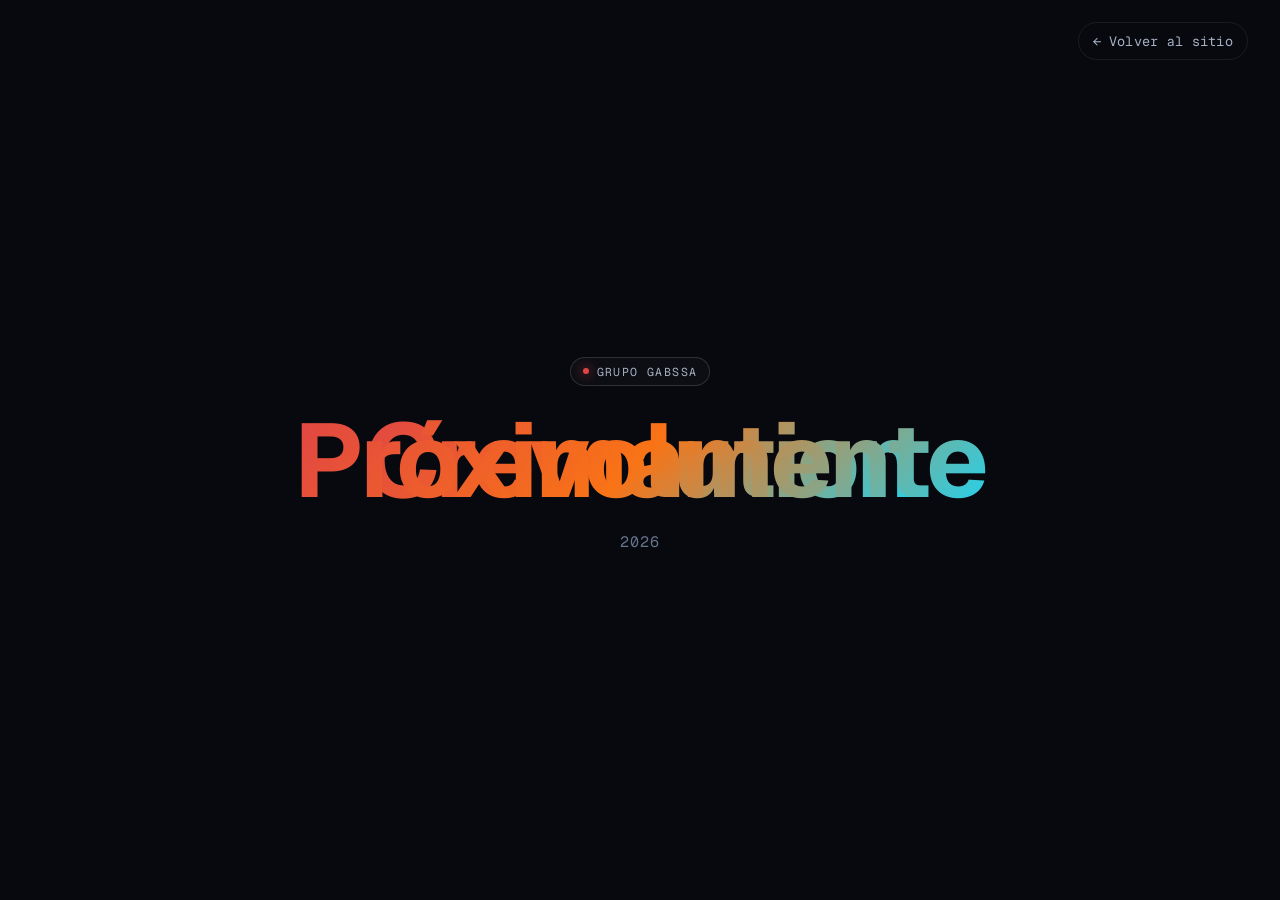
==== crevolution/index.html @ f8a2ea83 "feat: agregar landing "Próximamente" de Crevolution Página standalone en /crevolution/ que reutiliza" ====
<!doctype html>
<html lang="es">
<head>
<meta charset="utf-8" />
<meta name="viewport" content="width=device-width, initial-scale=1" />
<title>Crevolution — Próximamente | Grupo GABSSA</title>
<meta name="description" content="Crevolution — lo próximo de Grupo GABSSA. Muy pronto." />
<meta name="robots" content="noindex" />
<link rel="icon" type="image/png" href="../assets/logo-gabssa.png" />
<link rel="stylesheet" href="../styles.css" />
<style>
  body {
    min-height: 100vh;
    display: flex;
    flex-direction: column;
  }
  .cr-nav {
    position: relative;
    z-index: 10;
  }
  .cr-nav-inner {
    max-width: 1280px;
    margin: 0 auto;
    padding: 22px 32px;
    display: flex;
    align-items: center;
    justify-content: flex-end;
  }
  .cr-back {
    display: inline-flex;
    align-items: center;
    gap: 8px;
    color: var(--text-secondary);
    text-decoration: none;
    font-size: 13.5px;
    font-family: var(--font-mono);
    letter-spacing: 0.02em;
    padding: 9px 14px;
    border-radius: 999px;
    border: 1px solid var(--border);
    transition: all .2s ease;
  }
  .cr-back:hover {
    border-color: rgba(255,255,255,0.3);
    background: rgba(255,255,255,0.06);
    color: var(--text-primary);
  }
  .cr-main {
    flex: 1;
    display: flex;
    align-items: center;
    justify-content: center;
    position: relative;
    overflow: hidden;
    padding: 40px 24px 100px;
  }
  .cr-glow {
    position: absolute;
    inset: 0;
    background:
      radial-gradient(700px ellipse at 50% 30%, rgba(224,69,69,0.14), transparent 60%),
      radial-gradient(600px ellipse at 80% 70%, rgba(34,211,238,0.10), transparent 60%);
    pointer-events: none;
  }
  .cr-content {
    position: relative;
    text-align: center;
    max-width: 720px;
  }
  .cr-title-stack {
    display: grid;
    justify-items: center;
    margin: 22px 0 0;
  }
  .cr-word {
    grid-row: 1;
    grid-column: 1;
    font-size: clamp(2.75rem, 9.5vw, 6.5rem);
    font-weight: 700;
    letter-spacing: -0.035em;
    line-height: 1;
    white-space: nowrap;
    animation: cr-crossfade 6s ease-in-out infinite;
  }
  .cr-word-b { animation-delay: 3s; }
  @keyframes cr-crossfade {
    0%   { opacity: 0; filter: blur(10px); transform: translateY(14px); }
    8%   { opacity: 1; filter: blur(0);    transform: translateY(0); }
    42%  { opacity: 1; filter: blur(0);    transform: translateY(0); }
    50%  { opacity: 0; filter: blur(10px); transform: translateY(-14px); }
    100% { opacity: 0; filter: blur(10px); transform: translateY(-14px); }
  }
  .cr-sub {
    margin-top: 20px;
    font-size: 15px;
    font-family: var(--font-mono);
    letter-spacing: 0.05em;
    color: var(--text-muted);
  }
  @media (prefers-reduced-motion: reduce) {
    .cr-word { animation: none; opacity: 1; filter: none; transform: none; }
    .cr-word-b { display: none; }
  }
  @media (max-width: 600px) {
    .cr-nav-inner { padding: 18px 20px; }
    .cr-back span.cr-back-label { display: none; }
  }
</style>
</head>
<body>

<nav class="cr-nav">
  <div class="cr-nav-inner">
    <a href="../index.html" class="cr-back">
      ← <span class="cr-back-label">Volver al sitio</span>
    </a>
  </div>
</nav>

<main class="cr-main">
  <div class="cr-glow"></div>
  <div class="cr-content">
    <span class="eyebrow red"><span class="dot"></span>GRUPO GABSSA</span>
    <h1 class="cr-title-stack">
      <span class="cr-word cr-word-a grad-text">Crevolution</span>
      <span class="cr-word cr-word-b grad-text">Próximamente</span>
    </h1>
    <p class="cr-sub">2026</p>
  </div>
</main>

</body>
</html>
---- styles.css ----
/* ============================================================
   GABSSA EVOLUTION · Design tokens + base
   ============================================================ */
@import url('https://fonts.googleapis.com/css2?family=Geist:wght@300;400;500;600;700;800&family=Geist+Mono:wght@400;500;600&display=swap');

:root {
  --bg-primary: #07090F;
  --bg-secondary: #0E1320;
  --bg-tertiary: #131A2A;
  --surface: rgba(255, 255, 255, 0.035);
  --surface-strong: rgba(255, 255, 255, 0.06);
  --border: rgba(255, 255, 255, 0.08);
  --border-strong: rgba(255, 255, 255, 0.14);
  --accent-heritage: #E04545;
  --accent-heritage-deep: #B91C1C;
  --accent-tech: #22D3EE;
  --accent-tech-deep: #0891B2;
  --accent-warm: #F97316;
  --text-primary: #F8FAFC;
  --text-secondary: #A6B0C2;
  --text-muted: #64748B;
  --text-dim: #475569;
  --grad-brand: linear-gradient(135deg, #E04545 0%, #F97316 50%, #22D3EE 100%);
  --grad-brand-soft: linear-gradient(135deg, rgba(224,69,69,0.18) 0%, rgba(249,115,22,0.12) 50%, rgba(34,211,238,0.18) 100%);
  --shadow-glow-red: 0 0 60px -10px rgba(224, 69, 69, 0.45);
  --shadow-glow-cyan: 0 0 60px -10px rgba(34, 211, 238, 0.45);
  --shadow-card: 0 30px 60px -30px rgba(0, 0, 0, 0.8), 0 12px 24px -12px rgba(0, 0, 0, 0.5);
  --font-sans: 'Geist', system-ui, sans-serif;
  --font-mono: 'Geist Mono', ui-monospace, monospace;
}

* { box-sizing: border-box; }
html { scroll-behavior: smooth; scroll-padding-top: 84px; overflow-x: hidden; overscroll-behavior-x: none; }
html, body { margin: 0; padding: 0; max-width: 100%; }
@media (prefers-reduced-motion: reduce) { html { scroll-behavior: auto; } }
body {
  font-family: var(--font-sans);
  background: var(--bg-primary);
  color: var(--text-primary);
  font-feature-settings: 'ss01', 'cv11';
  -webkit-font-smoothing: antialiased;
  -moz-osx-font-smoothing: grayscale;
  overflow-x: hidden;
  overscroll-behavior-x: none;
  touch-action: pan-y pinch-zoom;
}

img { max-width: 100%; display: block; }
button { font-family: inherit; }

/* Subtle grid backdrop */
.bg-grid {
  background-image:
    linear-gradient(rgba(255,255,255,0.025) 1px, transparent 1px),
    linear-gradient(90deg, rgba(255,255,255,0.025) 1px, transparent 1px);
  background-size: 56px 56px;
}

/* Animated mesh gradient for hero */
.mesh-hero {
  position: absolute;
  inset: 0;
  overflow: hidden;
  z-index: 0;
}
.mesh-hero::before,
.mesh-hero::after,
.mesh-hero > .blob {
  content: '';
  position: absolute;
  border-radius: 50%;
  filter: blur(80px);
  opacity: 0.55;
  mix-blend-mode: screen;
  animation: mesh-drift 30s ease-in-out infinite;
}
.mesh-hero::before {
  width: 680px; height: 680px;
  background: radial-gradient(circle, #DC2626 0%, transparent 70%);
  top: -200px; left: -120px;
  animation-delay: 0s;
}
.mesh-hero::after {
  width: 760px; height: 760px;
  background: radial-gradient(circle, #22D3EE 0%, transparent 70%);
  bottom: -260px; right: -160px;
  animation-delay: -10s;
}
.mesh-hero > .blob {
  width: 580px; height: 580px;
  background: radial-gradient(circle, #F97316 0%, transparent 70%);
  top: 30%; left: 45%;
  animation-delay: -18s;
  opacity: 0.35;
}
@keyframes mesh-drift {
  0%, 100% { transform: translate(0, 0) scale(1); }
  33%      { transform: translate(80px, -40px) scale(1.08); }
  66%      { transform: translate(-60px, 50px) scale(0.95); }
}

.noise {
  position: absolute; inset: 0;
  background-image: url("data:image/svg+xml,%3Csvg viewBox='0 0 200 200' xmlns='http://www.w3.org/2000/svg'%3E%3Cfilter id='n'%3E%3CfeTurbulence type='fractalNoise' baseFrequency='0.85' numOctaves='2' /%3E%3C/filter%3E%3Crect width='100%25' height='100%25' filter='url(%23n)' opacity='0.5'/%3E%3C/svg%3E");
  opacity: 0.06;
  mix-blend-mode: overlay;
  pointer-events: none;
}

/* Glass card */
.glass {
  background: var(--surface);
  border: 1px solid var(--border);
  backdrop-filter: blur(20px) saturate(140%);
  -webkit-backdrop-filter: blur(20px) saturate(140%);
  border-radius: 16px;
}
.glass-strong {
  background: linear-gradient(180deg, rgba(255,255,255,0.05), rgba(255,255,255,0.02));
  border: 1px solid var(--border);
  backdrop-filter: blur(28px) saturate(140%);
  -webkit-backdrop-filter: blur(28px) saturate(140%);
  border-radius: 20px;
}

/* Gradient button */
.btn-grad {
  position: relative;
  display: inline-flex;
  align-items: center;
  gap: 8px;
  padding: 13px 22px;
  border-radius: 999px;
  border: 0;
  color: #fff;
  font-weight: 600;
  font-size: 14.5px;
  letter-spacing: -0.01em;
  cursor: pointer;
  background: linear-gradient(135deg, #E04545 0%, #F97316 50%, #22D3EE 100%);
  background-size: 200% 200%;
  background-position: 0% 50%;
  transition: background-position .6s ease, transform .2s ease, box-shadow .3s ease;
  box-shadow: 0 8px 30px -8px rgba(224,69,69,0.5), 0 8px 30px -10px rgba(34,211,238,0.4);
}
.btn-grad:hover { background-position: 100% 50%; transform: translateY(-2px); }

.btn-ghost {
  display: inline-flex;
  align-items: center;
  gap: 8px;
  padding: 12px 21px;
  border-radius: 999px;
  border: 1px solid var(--border-strong);
  background: rgba(255,255,255,0.025);
  color: var(--text-primary);
  font-weight: 500;
  font-size: 14.5px;
  cursor: pointer;
  transition: all .2s ease;
  backdrop-filter: blur(12px);
}
.btn-ghost:hover { border-color: rgba(255,255,255,0.3); background: rgba(255,255,255,0.06); transform: translateY(-2px); }

/* Eyebrow chips */
.eyebrow {
  display: inline-flex;
  align-items: center;
  gap: 8px;
  padding: 6px 12px;
  border-radius: 999px;
  border: 1px solid var(--border-strong);
  background: rgba(255,255,255,0.025);
  font-family: var(--font-mono);
  font-size: 11.5px;
  letter-spacing: 0.12em;
  text-transform: uppercase;
  color: var(--text-secondary);
}
.eyebrow .dot {
  width: 6px; height: 6px; border-radius: 50%;
  background: var(--accent-tech);
  box-shadow: 0 0 12px var(--accent-tech);
  animation: pulse 2s ease-in-out infinite;
}
.eyebrow.red .dot { background: var(--accent-heritage); box-shadow: 0 0 12px var(--accent-heritage); }

@keyframes pulse {
  0%, 100% { opacity: 1; transform: scale(1); }
  50%      { opacity: 0.5; transform: scale(0.9); }
}

/* Section header pattern */
.section { position: relative; padding: 56px 0; }
.container { max-width: 1280px; margin: 0 auto; padding: 0 32px; }
.section-head { max-width: 760px; margin-bottom: 36px; }
.section-head h2 {
  font-size: clamp(2rem, 4vw, 3.25rem);
  font-weight: 600;
  line-height: 1.05;
  letter-spacing: -0.025em;
  margin: 16px 0 18px;
  text-wrap: balance;
}
.section-head p {
  font-size: 18px;
  line-height: 1.55;
  color: var(--text-secondary);
  margin: 0;
  text-wrap: pretty;
}

/* Gradient text */
.grad-text {
  background: var(--grad-brand);
  -webkit-background-clip: text;
  background-clip: text;
  color: transparent;
}
.grad-text-cyan {
  background: linear-gradient(135deg, #22D3EE 0%, #67E8F9 100%);
  -webkit-background-clip: text;
  background-clip: text;
  color: transparent;
}
.grad-text-red {
  background: linear-gradient(135deg, #E04545 0%, #F87171 100%);
  -webkit-background-clip: text;
  background-clip: text;
  color: transparent;
}

/* Scroll reveal */
.reveal { opacity: 0; transform: translateY(24px); transition: opacity .8s ease, transform .8s ease; }
.reveal.in { opacity: 1; transform: translateY(0); }

/* Number counter */
.counter {
  font-family: var(--font-mono);
  font-weight: 500;
  font-size: clamp(2.4rem, 5vw, 4rem);
  letter-spacing: -0.03em;
  line-height: 1;
}

/* Marquee */
.marquee {
  display: flex;
  overflow: hidden;
  mask-image: linear-gradient(90deg, transparent, #000 8%, #000 92%, transparent);
  -webkit-mask-image: linear-gradient(90deg, transparent, #000 8%, #000 92%, transparent);
}
.marquee-track {
  display: flex;
  gap: 56px;
  animation: marquee 50s linear infinite;
  flex-shrink: 0;
  padding-right: 56px;
}
.marquee:hover .marquee-track { animation-play-state: paused; }
@keyframes marquee {
  from { transform: translateX(0); }
  to   { transform: translateX(-50%); }
}

/* Logo tile */
.logo-tile {
  display: flex;
  align-items: center;
  justify-content: center;
  padding: 20px 28px;
  height: 90px;
  border: 1px solid var(--border);
  border-radius: 14px;
  background: rgba(255,255,255,0.02);
  color: var(--text-secondary);
  font-weight: 600;
  font-size: 17px;
  letter-spacing: -0.01em;
  transition: all .25s ease;
  cursor: pointer;
  text-align: center;
}
.logo-tile:hover {
  border-color: rgba(255,255,255,0.22);
  background: rgba(255,255,255,0.05);
  color: var(--text-primary);
  transform: translateY(-2px);
}
.logo-tile.in-marquee {
  height: 64px;
  font-size: 18px;
  padding: 0 24px;
  white-space: nowrap;
  background: transparent;
  border: 0;
  color: var(--text-muted);
  font-family: var(--font-sans);
  letter-spacing: -0.02em;
}
.logo-tile.in-marquee:hover { color: var(--text-primary); transform: none; }
.logo-tile.logo-img-tile {
  padding: 0 18px;
}
.logo-tile.logo-img-tile img {
  height: 38px;
  width: auto;
  max-width: 180px;
  object-fit: contain;
  opacity: 0.88;
  filter: brightness(1.1);
  transition: opacity .25s ease;
}
.logo-tile.logo-img-tile:hover img { opacity: 1; }
.logo-tile.logo-color img {
  height: 54px;
  filter: none;
  opacity: 0.98;
}
.logo-tile.logo-svg-white img {
  filter: brightness(0) invert(1);
  opacity: 0.9;
}
.logo-tile.logo-bigger img { height: 52px; max-width: 220px; }

/* Service card */
.svc-card {
  position: relative;
  padding: 26px;
  border-radius: 18px;
  background: linear-gradient(180deg, rgba(255,255,255,0.04), rgba(255,255,255,0.015));
  border: 1px solid var(--border);
  overflow: hidden;
  transition: all .35s ease;
  display: flex;
  flex-direction: column;
}
.svc-card::before {
  content: '';
  position: absolute;
  inset: 0;
  background: radial-gradient(600px circle at var(--mx, 50%) var(--my, 0%), rgba(34,211,238,0.10), transparent 40%);
  opacity: 0;
  transition: opacity .4s ease;
  pointer-events: none;
}
.svc-card.red::before { background: radial-gradient(600px circle at var(--mx, 50%) var(--my, 0%), rgba(224,69,69,0.10), transparent 40%); }
.svc-card:hover { transform: translateY(-4px); border-color: rgba(255,255,255,0.18); }
.svc-card:hover::before { opacity: 1; }

.svc-icon {
  width: 44px; height: 44px;
  border-radius: 11px;
  display: flex; align-items: center; justify-content: center;
  background: rgba(34,211,238,0.10);
  color: var(--accent-tech);
  border: 1px solid rgba(34,211,238,0.25);
  margin-bottom: 18px;
}
.svc-card.red .svc-icon {
  background: rgba(224,69,69,0.10);
  color: var(--accent-heritage);
  border-color: rgba(224,69,69,0.28);
}

.svc-card h3 {
  font-size: 18px;
  font-weight: 600;
  margin: 0 0 12px;
  letter-spacing: -0.015em;
  line-height: 1.25;
}
.svc-card ul {
  list-style: none; padding: 0; margin: 0 0 20px;
  display: flex; flex-direction: column; gap: 9px;
}
.svc-card ul li {
  font-size: 14px;
  color: var(--text-secondary);
  line-height: 1.5;
  display: flex;
  gap: 10px;
  padding-left: 0;
}
.svc-card ul li::before {
  content: '';
  flex: 0 0 4px;
  width: 4px; height: 4px;
  border-radius: 50%;
  background: var(--accent-tech);
  margin-top: 9px;
}
.svc-card.red ul li::before { background: var(--accent-heritage); }

.svc-link {
  margin-top: auto;
  font-size: 13.5px;
  font-weight: 500;
  letter-spacing: -0.01em;
  color: var(--text-primary);
  display: inline-flex;
  align-items: center;
  gap: 6px;
  cursor: pointer;
  transition: gap .25s ease;
}
.svc-card:hover .svc-link { gap: 10px; }
.svc-card .svc-num {
  position: absolute;
  top: 28px; right: 28px;
  font-family: var(--font-mono);
  font-size: 12px;
  color: var(--text-dim);
  letter-spacing: 0.05em;
}

/* Sector chip */
.sector-card {
  padding: 28px 26px;
  border-radius: 16px;
  background: rgba(255,255,255,0.025);
  border: 1px solid var(--border);
  transition: all .25s ease;
}
.sector-card:hover { background: rgba(255,255,255,0.05); border-color: rgba(255,255,255,0.18); transform: translateY(-2px); }
.sector-card .ico {
  width: 36px; height: 36px;
  border-radius: 9px;
  background: rgba(255,255,255,0.05);
  border: 1px solid var(--border);
  display: flex; align-items: center; justify-content: center;
  color: var(--text-secondary);
  margin-bottom: 16px;
}
.sector-card h4 { font-size: 16px; font-weight: 600; margin: 0 0 6px; letter-spacing: -0.015em; }
.sector-card p { font-size: 13px; color: var(--text-secondary); margin: 0; line-height: 1.5; }

/* Map dot */
.map-dot { fill: var(--accent-heritage); }
.map-dot.hub { fill: var(--accent-heritage); }
.map-pulse {
  fill: var(--accent-heritage);
  opacity: 0.5;
  transform-origin: center;
  transform-box: fill-box;
  animation: map-pulse 2.4s ease-out infinite;
}
@keyframes map-pulse {
  0%   { transform: scale(0.6); opacity: 0.8; }
  100% { transform: scale(3.6); opacity: 0; }
}

/* Logo bits */
.logo-mark {
  width: 36px; height: 36px;
  background-image: url('assets/logo-mark.png');
  background-size: contain;
  background-position: center;
  background-repeat: no-repeat;
  flex-shrink: 0;
  /* Slight glow on dark bg so red icon pops */
  filter: drop-shadow(0 0 12px rgba(224, 69, 69, 0.25));
}

/* Nav */
.nav {
  position: fixed;
  top: 0; left: 0; right: 0;
  z-index: 50;
  padding: 18px 0;
  transition: all .3s ease;
}
.nav.scrolled {
  background: rgba(7,9,15,0.7);
  backdrop-filter: blur(20px) saturate(140%);
  -webkit-backdrop-filter: blur(20px) saturate(140%);
  border-bottom: 1px solid var(--border);
  padding: 12px 0;
}
.nav-inner {
  max-width: 1320px;
  margin: 0 auto;
  padding: 0 32px;
  display: flex;
  align-items: center;
  justify-content: space-between;
  gap: 24px;
}
.nav-links {
  display: flex;
  gap: 4px;
  align-items: center;
}
.nav-links a {
  color: var(--text-secondary);
  text-decoration: none;
  font-size: 14px;
  font-weight: 500;
  padding: 8px 14px;
  border-radius: 8px;
  transition: all .2s ease;
  letter-spacing: -0.005em;
}
.nav-links a:hover { color: var(--text-primary); background: rgba(255,255,255,0.04); }

.lang-pill {
  display: inline-flex;
  align-items: center;
  background: rgba(255,255,255,0.04);
  border: 1px solid var(--border);
  border-radius: 999px;
  padding: 3px;
  font-size: 12px;
  font-family: var(--font-mono);
  font-weight: 500;
  letter-spacing: 0.06em;
}
.lang-pill button {
  background: transparent;
  border: 0;
  color: var(--text-muted);
  padding: 6px 12px;
  border-radius: 999px;
  cursor: pointer;
  transition: all .2s ease;
  font-family: inherit;
  font-size: inherit;
  font-weight: inherit;
  letter-spacing: inherit;
}
.lang-pill button.active {
  background: var(--text-primary);
  color: var(--bg-primary);
}

/* Form */
input, textarea, select {
  width: 100%;
  background: rgba(255,255,255,0.03);
  border: 1px solid var(--border);
  border-radius: 10px;
  padding: 13px 14px;
  color: var(--text-primary);
  font-family: inherit;
  font-size: 14.5px;
  transition: all .2s ease;
}
input:focus, textarea:focus, select:focus {
  outline: 0;
  border-color: rgba(34,211,238,0.5);
  background: rgba(255,255,255,0.05);
  box-shadow: 0 0 0 4px rgba(34,211,238,0.08);
}
label {
  display: block;
  font-size: 12px;
  font-family: var(--font-mono);
  letter-spacing: 0.06em;
  text-transform: uppercase;
  color: var(--text-muted);
  margin-bottom: 8px;
}

/* Cookie banner */
.cookie {
  position: fixed;
  bottom: 20px; left: 20px; right: 20px;
  max-width: 720px;
  margin: 0 auto;
  z-index: 60;
  padding: 18px 22px;
  display: flex;
  align-items: center;
  gap: 18px;
  font-size: 13.5px;
  color: var(--text-secondary);
  transition: all .4s ease;
}

/* Utility */
.grid { display: grid; }
.flex { display: flex; }
hr.divider {
  border: 0;
  height: 1px;
  background: linear-gradient(90deg, transparent, var(--border-strong), transparent);
  margin: 0;
}

/* Tech showcase glow */
.tech-card-glow {
  position: relative;
  border-radius: 18px;
  padding: 1px;
  background: linear-gradient(135deg, rgba(34,211,238,0.5), rgba(34,211,238,0.05) 50%, rgba(34,211,238,0.0));
  transition: transform .3s ease;
}
.tech-card-glow:hover { transform: translateY(-3px); }
.tech-card-glow > .inner {
  background: linear-gradient(180deg, #0F1626 0%, #0A0E1A 100%);
  border-radius: 17px;
  padding: 28px;
  height: 100%;
}

.cert-badge {
  position: relative;
  padding: 28px 20px;
  border-radius: 16px;
  border: 1px solid var(--border);
  background: linear-gradient(180deg, rgba(255,255,255,0.04), rgba(255,255,255,0.01));
  text-align: center;
  transition: all .25s ease;
}
.cert-badge:hover { transform: translateY(-3px); border-color: rgba(255,255,255,0.2); }
.cert-badge .seal {
  width: 64px; height: 64px;
  margin: 0 auto 16px;
  border-radius: 50%;
  display: flex; align-items: center; justify-content: center;
  background: conic-gradient(from 90deg, rgba(34,211,238,0.3), rgba(224,69,69,0.3), rgba(249,115,22,0.3), rgba(34,211,238,0.3));
  border: 1px solid var(--border-strong);
  position: relative;
}
.cert-badge .seal::after {
  content: '';
  position: absolute; inset: 4px;
  border-radius: 50%;
  background: var(--bg-primary);
}
.cert-badge .seal span {
  position: relative;
  z-index: 1;
  font-family: var(--font-mono);
  font-weight: 600;
  font-size: 11px;
  letter-spacing: 0.04em;
}
.cert-badge h4 { font-size: 15px; font-weight: 600; margin: 0 0 6px; letter-spacing: -0.01em; }
.cert-badge p { font-size: 12.5px; color: var(--text-muted); margin: 0; line-height: 1.5; }

/* Footer */
footer { padding: 80px 0 32px; border-top: 1px solid var(--border); background: #050810; }
footer a { color: var(--text-secondary); text-decoration: none; font-size: 14px; transition: color .2s ease; }
footer a:hover { color: var(--text-primary); }

/* Responsive */
@media (max-width: 880px) {
  .nav-links { display: none; }
  .section { padding: 32px 0; }
  .section-head { margin-bottom: 20px; }
  .section-head h2 { font-size: clamp(1.6rem, 6vw, 2.2rem) !important; }
  .section-head p { font-size: 15.5px !important; }
  .container { padding: 0 20px; }
  .counter { font-size: clamp(1.85rem, 8vw, 2.4rem) !important; }
  .btn-grad, .btn-ghost { padding: 11px 18px; font-size: 13.5px; }
  .eyebrow { font-size: 10.5px; }
  .glass-strong { border-radius: 16px; }
  .svc-card { padding: 22px; }
  .cert-badge { padding: 22px 16px; }
  .cert-badge .seal { width: 56px; height: 56px; }
  .cookie { left: 12px; right: 12px; bottom: 12px; padding: 14px 16px; flex-direction: column; align-items: stretch; gap: 12px; font-size: 12.5px; }
  .cookie > div:last-child { justify-content: space-between; }
}

@media (max-width: 480px) {
  .container { padding: 0 16px; }
  .section { padding: 24px 0; }
  .section-head { margin-bottom: 16px; }
}

@media (prefers-reduced-motion: reduce) {
  *, *::before, *::after { animation-duration: 0s !important; transition-duration: 0s !important; }
}
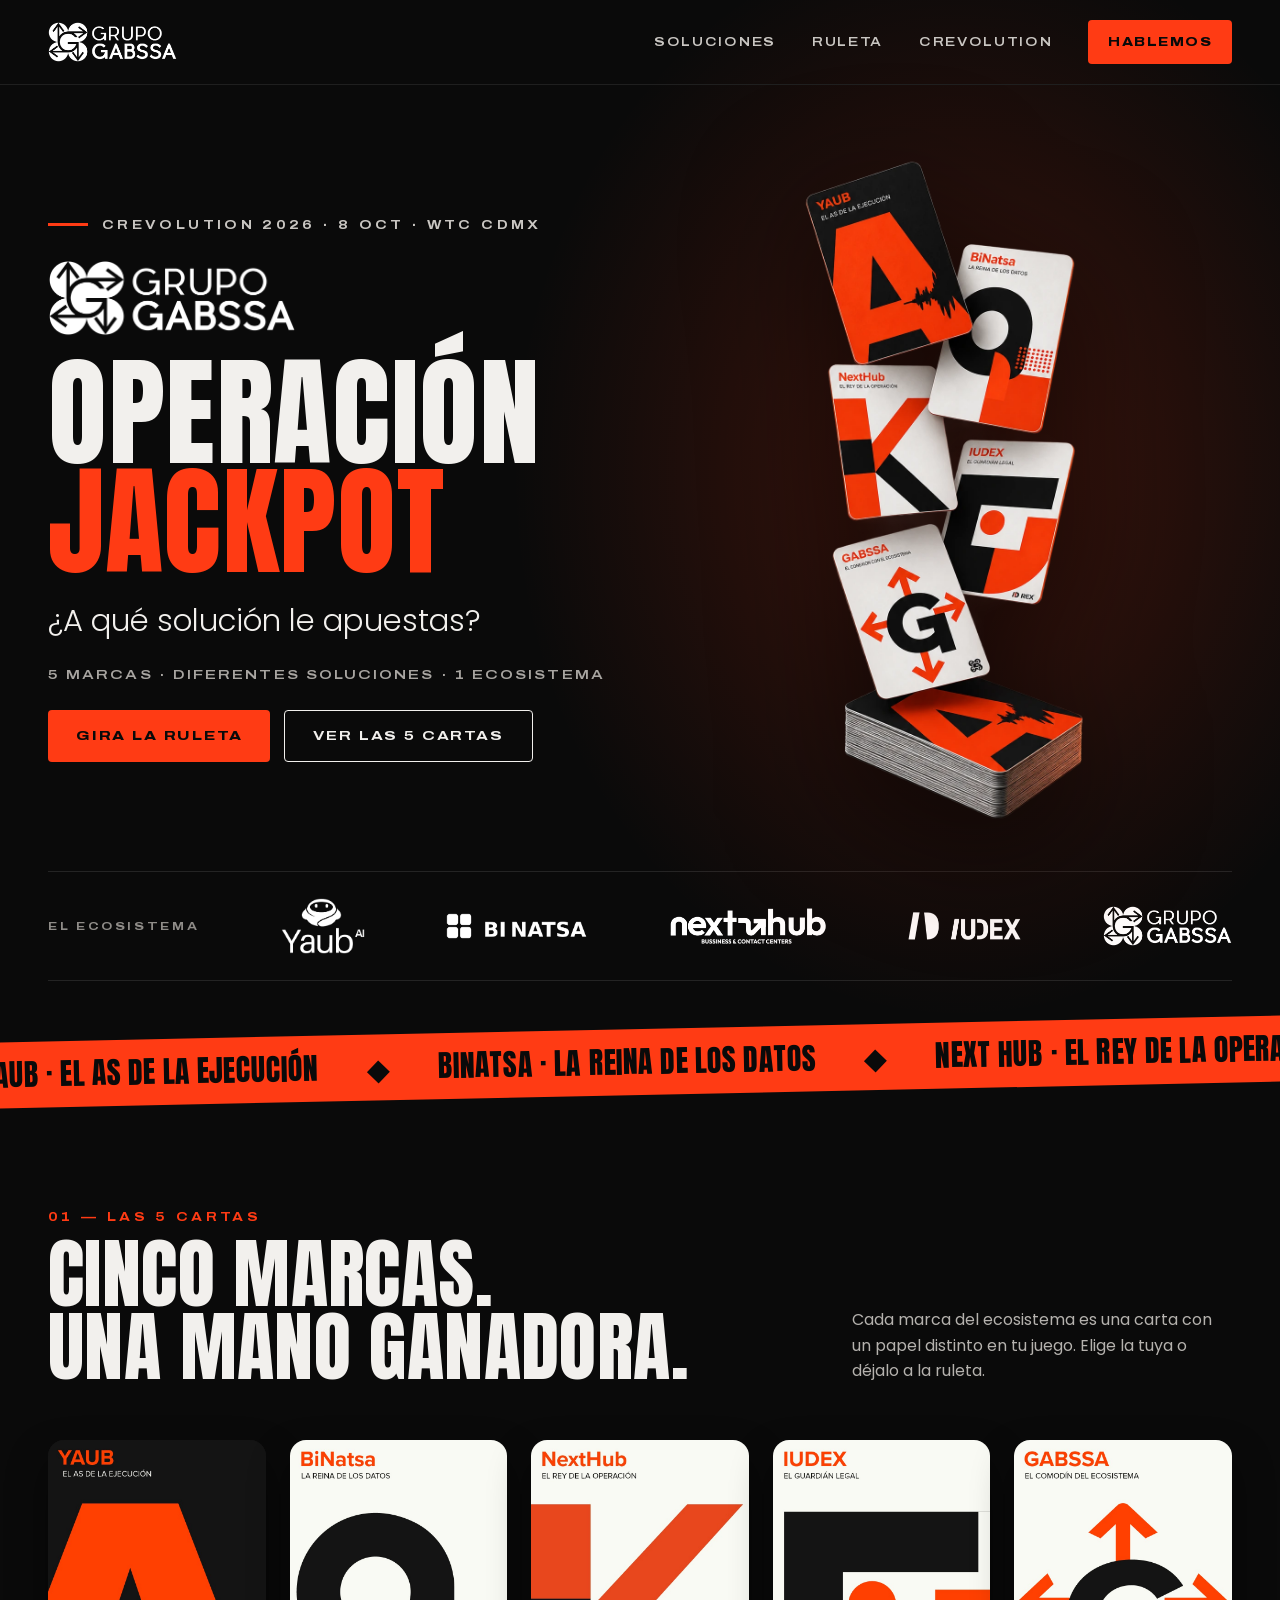
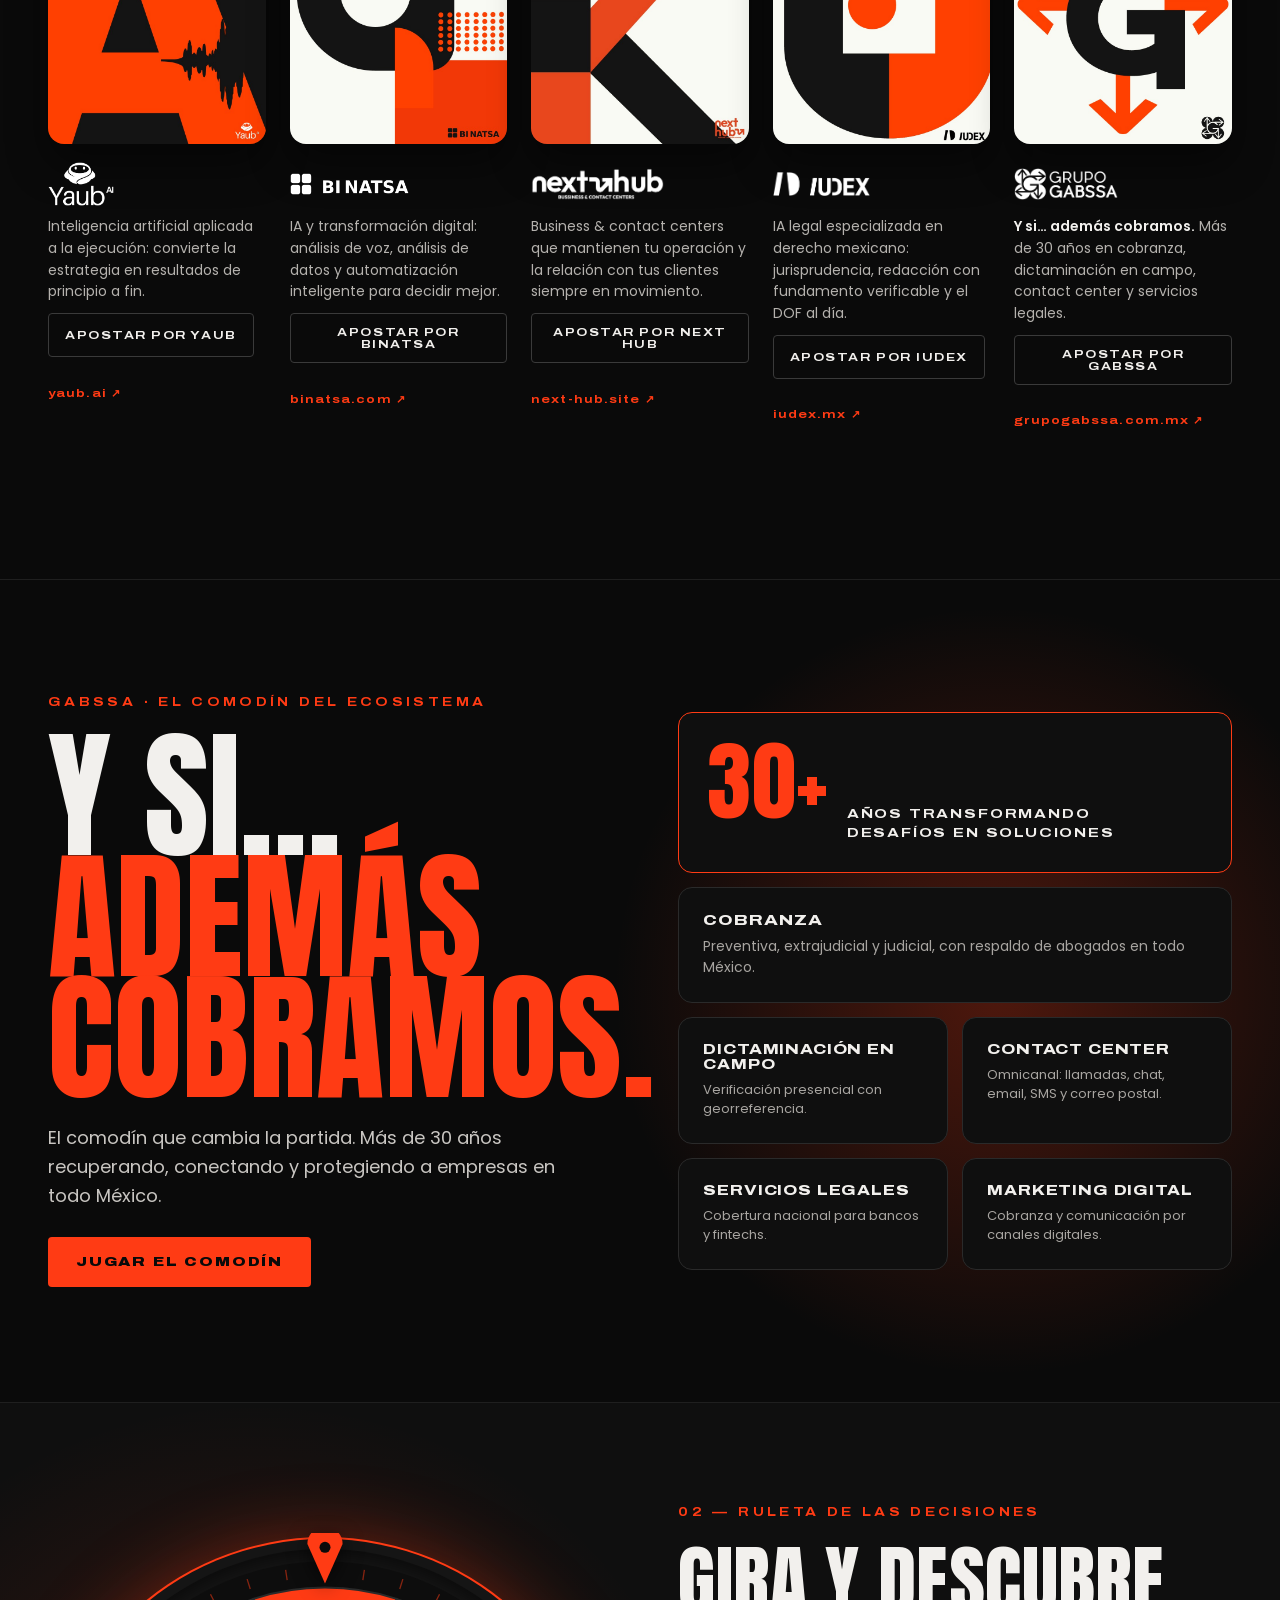
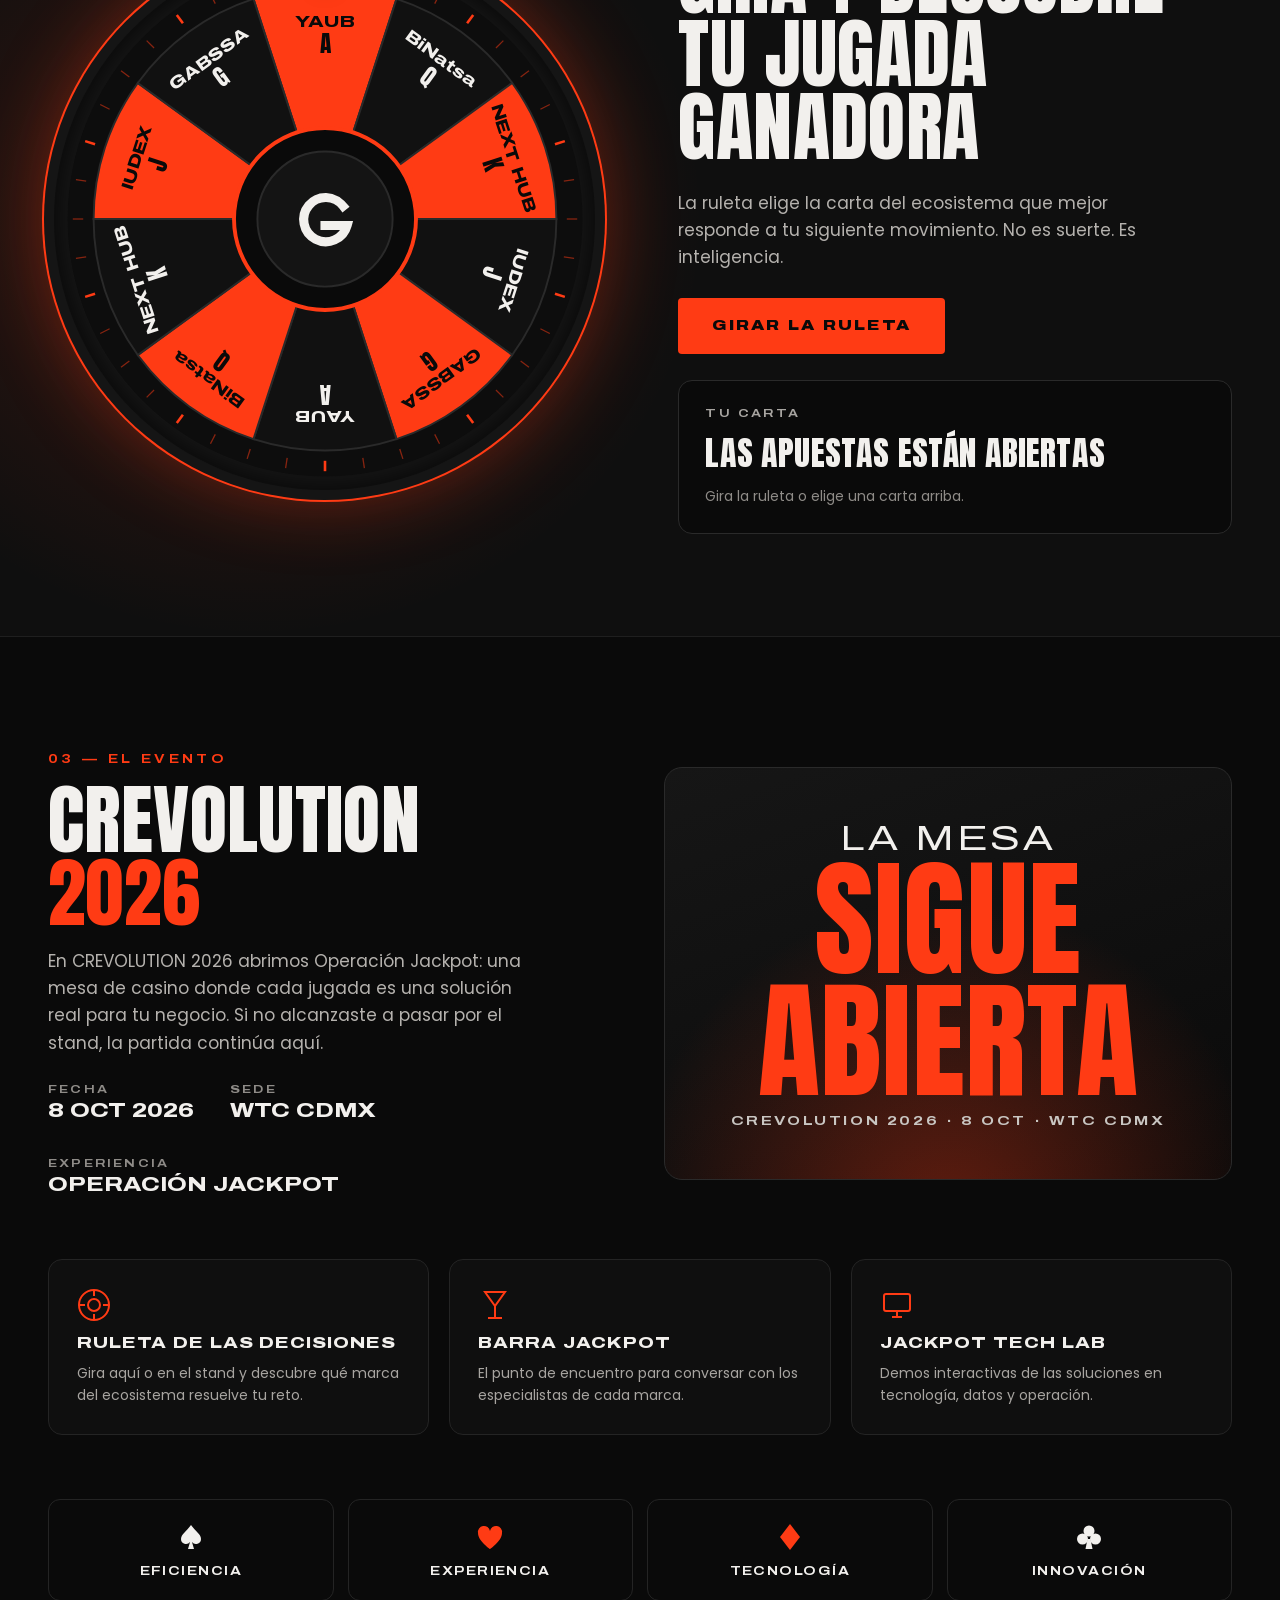
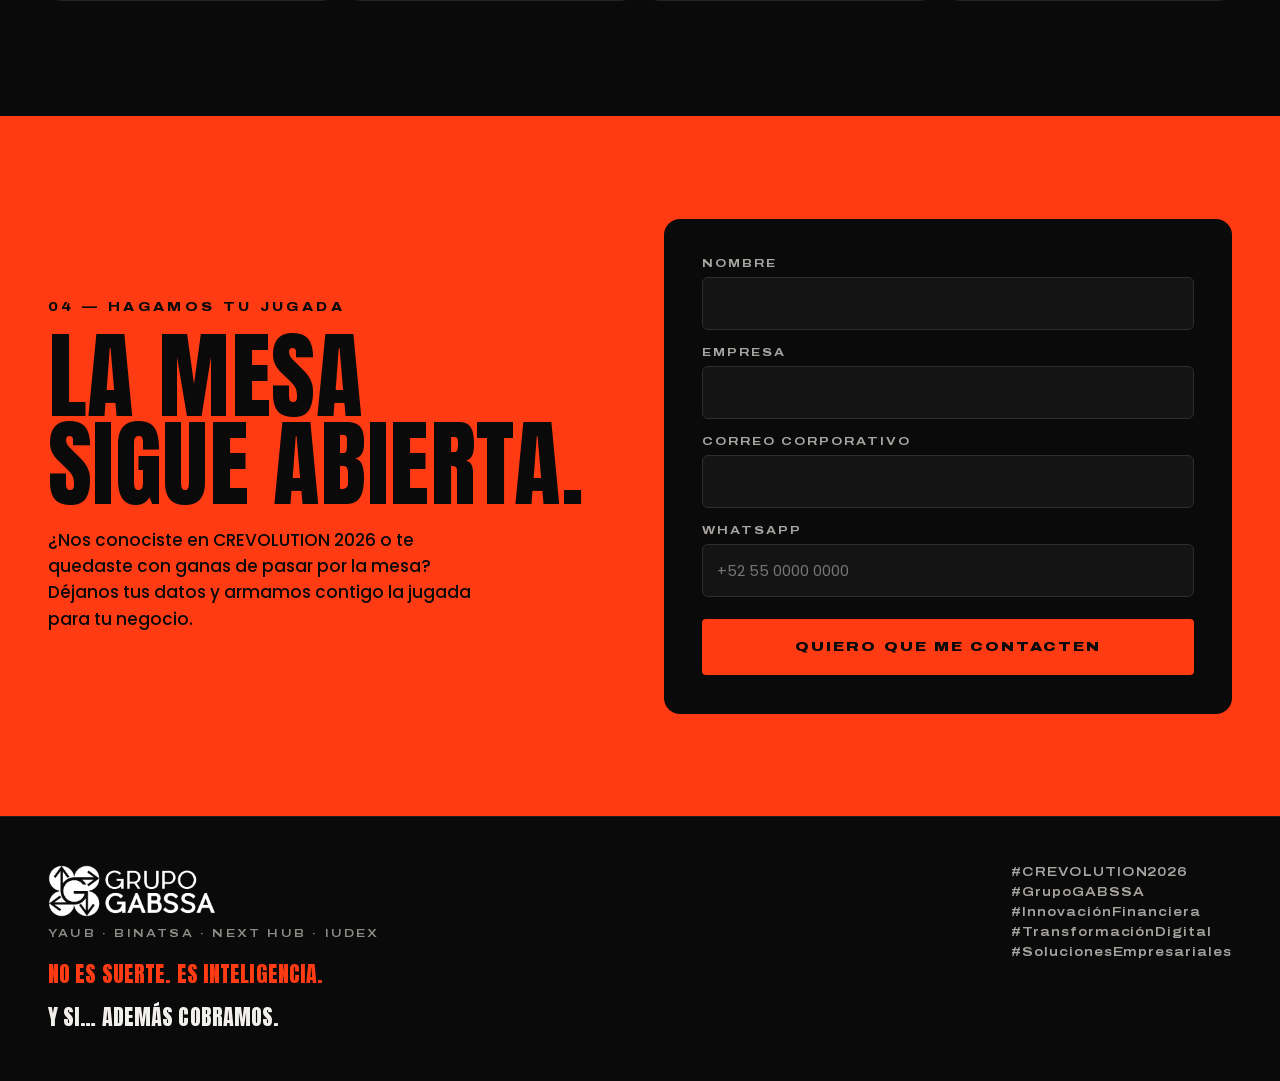
==== commit 9ff75bd3: "feat(crevolution): landing «Operación Jackpot» de CREVOLUTION 2026 en /crevolution Reemplaza el «Pró" ====
--- a/crevolution/index.html
+++ b/crevolution/index.html
@@ -1,133 +1,662 @@
 <!doctype html>
 <html lang="es">
 <head>
-<meta charset="utf-8" />
-<meta name="viewport" content="width=device-width, initial-scale=1" />
-<title>Crevolution — Próximamente | Grupo GABSSA</title>
-<meta name="description" content="Crevolution — lo próximo de Grupo GABSSA. Muy pronto." />
-<meta name="robots" content="noindex" />
-<link rel="icon" type="image/png" href="../assets/logo-gabssa.png" />
-<link rel="stylesheet" href="../styles.css" />
+<meta charset="utf-8">
+<meta name="viewport" content="width=device-width, initial-scale=1">
+<title>Operación Jackpot · CREVOLUTION 2026 | Grupo GABSSA</title>
+<meta name="description" content="Grupo GABSSA en CREVOLUTION 2026: 5 marcas, diferentes soluciones, 1 ecosistema. YAUB, BiNatsa, NEXT HUB, IUDEX y GABSSA. ¿A qué solución le apuestas?">
+<meta property="og:title" content="Operación Jackpot · Grupo GABSSA en CREVOLUTION 2026">
+<meta property="og:description" content="5 marcas · diferentes soluciones · 1 ecosistema. Gira la ruleta y descubre tu jugada ganadora.">
+<meta property="og:image" content="https://www.gabssamexico.com/assets/crevolution/logo-grupo-gabssa.png">
+<meta property="og:type" content="website">
+<meta name="theme-color" content="#0A0A0A">
+<link rel="icon" type="image/png" href="/assets/logo-gabssa.png">
+<link rel="preload" href="/assets/crevolution/anton-latin.woff2" as="font" type="font/woff2" crossorigin>
+<link rel="preload" href="/assets/crevolution/archivo-latin.woff2" as="font" type="font/woff2" crossorigin>
+<link rel="preconnect" href="https://fonts.googleapis.com">
+<style>/* vietnamese */
+@font-face {
+  font-family: 'Anton';
+  font-style: normal;
+  font-weight: 400;
+  font-display: swap;
+  src: url(https://fonts.gstatic.com/s/anton/v27/1Ptgg87LROyAm3K8-C8CSKlvPfE.woff2) format('woff2');
+  unicode-range: U+0102-0103, U+0110-0111, U+0128-0129, U+0168-0169, U+01A0-01A1, U+01AF-01B0, U+0300-0301, U+0303-0304, U+0308-0309, U+0323, U+0329, U+1EA0-1EF9, U+20AB;
+}
+/* latin-ext */
+@font-face {
+  font-family: 'Anton';
+  font-style: normal;
+  font-weight: 400;
+  font-display: swap;
+  src: url(https://fonts.gstatic.com/s/anton/v27/1Ptgg87LROyAm3K9-C8CSKlvPfE.woff2) format('woff2');
+  unicode-range: U+0100-02BA, U+02BD-02C5, U+02C7-02CC, U+02CE-02D7, U+02DD-02FF, U+0304, U+0308, U+0329, U+1D00-1DBF, U+1E00-1E9F, U+1EF2-1EFF, U+2020, U+20A0-20AB, U+20AD-20C0, U+2113, U+2C60-2C7F, U+A720-A7FF;
+}
+/* latin */
+@font-face {
+  font-family: 'Anton';
+  font-style: normal;
+  font-weight: 400;
+  font-display: swap;
+  src: url("/assets/crevolution/anton-latin.woff2") format('woff2');
+  unicode-range: U+0000-00FF, U+0131, U+0152-0153, U+02BB-02BC, U+02C6, U+02DA, U+02DC, U+0304, U+0308, U+0329, U+2000-206F, U+20AC, U+2122, U+2191, U+2193, U+2212, U+2215, U+FEFF, U+FFFD;
+}
+/* vietnamese */
+@font-face {
+  font-family: 'Archivo';
+  font-style: normal;
+  font-weight: 400 900;
+  font-stretch: 100% 125%;
+  font-display: swap;
+  src: url(https://fonts.gstatic.com/s/archivo/v25/k3kQo8UDI-1M0wlSfdboLmvDIaK18A.woff2) format('woff2');
+  unicode-range: U+0102-0103, U+0110-0111, U+0128-0129, U+0168-0169, U+01A0-01A1, U+01AF-01B0, U+0300-0301, U+0303-0304, U+0308-0309, U+0323, U+0329, U+1EA0-1EF9, U+20AB;
+}
+/* latin-ext */
+@font-face {
+  font-family: 'Archivo';
+  font-style: normal;
+  font-weight: 400 900;
+  font-stretch: 100% 125%;
+  font-display: swap;
+  src: url(https://fonts.gstatic.com/s/archivo/v25/k3kQo8UDI-1M0wlSfdfoLmvDIaK18A.woff2) format('woff2');
+  unicode-range: U+0100-02BA, U+02BD-02C5, U+02C7-02CC, U+02CE-02D7, U+02DD-02FF, U+0304, U+0308, U+0329, U+1D00-1DBF, U+1E00-1E9F, U+1EF2-1EFF, U+2020, U+20A0-20AB, U+20AD-20C0, U+2113, U+2C60-2C7F, U+A720-A7FF;
+}
+/* latin */
+@font-face {
+  font-family: 'Archivo';
+  font-style: normal;
+  font-weight: 400 900;
+  font-stretch: 100% 125%;
+  font-display: swap;
+  src: url("/assets/crevolution/archivo-latin.woff2") format('woff2');
+  unicode-range: U+0000-00FF, U+0131, U+0152-0153, U+02BB-02BC, U+02C6, U+02DA, U+02DC, U+0304, U+0308, U+0329, U+2000-206F, U+20AC, U+2122, U+2191, U+2193, U+2212, U+2215, U+FEFF, U+FFFD;
+}
+/* devanagari */
+@font-face {
+  font-family: 'Poppins';
+  font-style: normal;
+  font-weight: 300;
+  font-display: swap;
+  src: url(https://fonts.gstatic.com/s/poppins/v24/pxiByp8kv8JHgFVrLDz8Z11lFd2JQEl8qw.woff2) format('woff2');
+  unicode-range: U+0900-097F, U+1CD0-1CF9, U+200C-200D, U+20A8, U+20B9, U+20F0, U+25CC, U+A830-A839, U+A8E0-A8FF, U+11B00-11B09;
+}
+/* latin-ext */
+@font-face {
+  font-family: 'Poppins';
+  font-style: normal;
+  font-weight: 300;
+  font-display: swap;
+  src: url(https://fonts.gstatic.com/s/poppins/v24/pxiByp8kv8JHgFVrLDz8Z1JlFd2JQEl8qw.woff2) format('woff2');
+  unicode-range: U+0100-02BA, U+02BD-02C5, U+02C7-02CC, U+02CE-02D7, U+02DD-02FF, U+0304, U+0308, U+0329, U+1D00-1DBF, U+1E00-1E9F, U+1EF2-1EFF, U+2020, U+20A0-20AB, U+20AD-20C0, U+2113, U+2C60-2C7F, U+A720-A7FF;
+}
+/* latin */
+@font-face {
+  font-family: 'Poppins';
+  font-style: normal;
+  font-weight: 300;
+  font-display: swap;
+  src: url("/assets/crevolution/poppins-300-latin.woff2") format('woff2');
+  unicode-range: U+0000-00FF, U+0131, U+0152-0153, U+02BB-02BC, U+02C6, U+02DA, U+02DC, U+0304, U+0308, U+0329, U+2000-206F, U+20AC, U+2122, U+2191, U+2193, U+2212, U+2215, U+FEFF, U+FFFD;
+}
+/* devanagari */
+@font-face {
+  font-family: 'Poppins';
+  font-style: normal;
+  font-weight: 400;
+  font-display: swap;
+  src: url(https://fonts.gstatic.com/s/poppins/v24/pxiEyp8kv8JHgFVrJJbecnFHGPezSQ.woff2) format('woff2');
+  unicode-range: U+0900-097F, U+1CD0-1CF9, U+200C-200D, U+20A8, U+20B9, U+20F0, U+25CC, U+A830-A839, U+A8E0-A8FF, U+11B00-11B09;
+}
+/* latin-ext */
+@font-face {
+  font-family: 'Poppins';
+  font-style: normal;
+  font-weight: 400;
+  font-display: swap;
+  src: url(https://fonts.gstatic.com/s/poppins/v24/pxiEyp8kv8JHgFVrJJnecnFHGPezSQ.woff2) format('woff2');
+  unicode-range: U+0100-02BA, U+02BD-02C5, U+02C7-02CC, U+02CE-02D7, U+02DD-02FF, U+0304, U+0308, U+0329, U+1D00-1DBF, U+1E00-1E9F, U+1EF2-1EFF, U+2020, U+20A0-20AB, U+20AD-20C0, U+2113, U+2C60-2C7F, U+A720-A7FF;
+}
+/* latin */
+@font-face {
+  font-family: 'Poppins';
+  font-style: normal;
+  font-weight: 400;
+  font-display: swap;
+  src: url("/assets/crevolution/poppins-400-latin.woff2") format('woff2');
+  unicode-range: U+0000-00FF, U+0131, U+0152-0153, U+02BB-02BC, U+02C6, U+02DA, U+02DC, U+0304, U+0308, U+0329, U+2000-206F, U+20AC, U+2122, U+2191, U+2193, U+2212, U+2215, U+FEFF, U+FFFD;
+}
+/* devanagari */
+@font-face {
+  font-family: 'Poppins';
+  font-style: normal;
+  font-weight: 500;
+  font-display: swap;
+  src: url(https://fonts.gstatic.com/s/poppins/v24/pxiByp8kv8JHgFVrLGT9Z11lFd2JQEl8qw.woff2) format('woff2');
+  unicode-range: U+0900-097F, U+1CD0-1CF9, U+200C-200D, U+20A8, U+20B9, U+20F0, U+25CC, U+A830-A839, U+A8E0-A8FF, U+11B00-11B09;
+}
+/* latin-ext */
+@font-face {
+  font-family: 'Poppins';
+  font-style: normal;
+  font-weight: 500;
+  font-display: swap;
+  src: url(https://fonts.gstatic.com/s/poppins/v24/pxiByp8kv8JHgFVrLGT9Z1JlFd2JQEl8qw.woff2) format('woff2');
+  unicode-range: U+0100-02BA, U+02BD-02C5, U+02C7-02CC, U+02CE-02D7, U+02DD-02FF, U+0304, U+0308, U+0329, U+1D00-1DBF, U+1E00-1E9F, U+1EF2-1EFF, U+2020, U+20A0-20AB, U+20AD-20C0, U+2113, U+2C60-2C7F, U+A720-A7FF;
+}
+/* latin */
+@font-face {
+  font-family: 'Poppins';
+  font-style: normal;
+  font-weight: 500;
+  font-display: swap;
+  src: url("/assets/crevolution/poppins-500-latin.woff2") format('woff2');
+  unicode-range: U+0000-00FF, U+0131, U+0152-0153, U+02BB-02BC, U+02C6, U+02DA, U+02DC, U+0304, U+0308, U+0329, U+2000-206F, U+20AC, U+2122, U+2191, U+2193, U+2212, U+2215, U+FEFF, U+FFFD;
+}
+/* devanagari */
+@font-face {
+  font-family: 'Poppins';
+  font-style: normal;
+  font-weight: 600;
+  font-display: swap;
+  src: url(https://fonts.gstatic.com/s/poppins/v24/pxiByp8kv8JHgFVrLEj6Z11lFd2JQEl8qw.woff2) format('woff2');
+  unicode-range: U+0900-097F, U+1CD0-1CF9, U+200C-200D, U+20A8, U+20B9, U+20F0, U+25CC, U+A830-A839, U+A8E0-A8FF, U+11B00-11B09;
+}
+/* latin-ext */
+@font-face {
+  font-family: 'Poppins';
+  font-style: normal;
+  font-weight: 600;
+  font-display: swap;
+  src: url(https://fonts.gstatic.com/s/poppins/v24/pxiByp8kv8JHgFVrLEj6Z1JlFd2JQEl8qw.woff2) format('woff2');
+  unicode-range: U+0100-02BA, U+02BD-02C5, U+02C7-02CC, U+02CE-02D7, U+02DD-02FF, U+0304, U+0308, U+0329, U+1D00-1DBF, U+1E00-1E9F, U+1EF2-1EFF, U+2020, U+20A0-20AB, U+20AD-20C0, U+2113, U+2C60-2C7F, U+A720-A7FF;
+}
+/* latin */
+@font-face {
+  font-family: 'Poppins';
+  font-style: normal;
+  font-weight: 600;
+  font-display: swap;
+  src: url("/assets/crevolution/poppins-600-latin.woff2") format('woff2');
+  unicode-range: U+0000-00FF, U+0131, U+0152-0153, U+02BB-02BC, U+02C6, U+02DA, U+02DC, U+0304, U+0308, U+0329, U+2000-206F, U+20AC, U+2122, U+2191, U+2193, U+2212, U+2215, U+FEFF, U+FFFD;
+}
+</style>
 <style>
-  body {
-    min-height: 100vh;
-    display: flex;
-    flex-direction: column;
-  }
-  .cr-nav {
-    position: relative;
-    z-index: 10;
-  }
-  .cr-nav-inner {
-    max-width: 1280px;
-    margin: 0 auto;
-    padding: 22px 32px;
-    display: flex;
-    align-items: center;
-    justify-content: flex-end;
-  }
-  .cr-back {
-    display: inline-flex;
-    align-items: center;
-    gap: 8px;
-    color: var(--text-secondary);
-    text-decoration: none;
-    font-size: 13.5px;
-    font-family: var(--font-mono);
-    letter-spacing: 0.02em;
-    padding: 9px 14px;
-    border-radius: 999px;
-    border: 1px solid var(--border);
-    transition: all .2s ease;
-  }
-  .cr-back:hover {
-    border-color: rgba(255,255,255,0.3);
-    background: rgba(255,255,255,0.06);
-    color: var(--text-primary);
-  }
-  .cr-main {
-    flex: 1;
-    display: flex;
-    align-items: center;
-    justify-content: center;
-    position: relative;
-    overflow: hidden;
-    padding: 40px 24px 100px;
-  }
-  .cr-glow {
-    position: absolute;
-    inset: 0;
-    background:
-      radial-gradient(700px ellipse at 50% 30%, rgba(224,69,69,0.14), transparent 60%),
-      radial-gradient(600px ellipse at 80% 70%, rgba(34,211,238,0.10), transparent 60%);
-    pointer-events: none;
-  }
-  .cr-content {
-    position: relative;
-    text-align: center;
-    max-width: 720px;
-  }
-  .cr-title-stack {
-    display: grid;
-    justify-items: center;
-    margin: 22px 0 0;
-  }
-  .cr-word {
-    grid-row: 1;
-    grid-column: 1;
-    font-size: clamp(2.75rem, 9.5vw, 6.5rem);
-    font-weight: 700;
-    letter-spacing: -0.035em;
-    line-height: 1;
-    white-space: nowrap;
-    animation: cr-crossfade 6s ease-in-out infinite;
-  }
-  .cr-word-b { animation-delay: 3s; }
-  @keyframes cr-crossfade {
-    0%   { opacity: 0; filter: blur(10px); transform: translateY(14px); }
-    8%   { opacity: 1; filter: blur(0);    transform: translateY(0); }
-    42%  { opacity: 1; filter: blur(0);    transform: translateY(0); }
-    50%  { opacity: 0; filter: blur(10px); transform: translateY(-14px); }
-    100% { opacity: 0; filter: blur(10px); transform: translateY(-14px); }
-  }
-  .cr-sub {
-    margin-top: 20px;
-    font-size: 15px;
-    font-family: var(--font-mono);
-    letter-spacing: 0.05em;
-    color: var(--text-muted);
-  }
-  @media (prefers-reduced-motion: reduce) {
-    .cr-word { animation: none; opacity: 1; filter: none; transform: none; }
-    .cr-word-b { display: none; }
-  }
-  @media (max-width: 600px) {
-    .cr-nav-inner { padding: 18px 20px; }
-    .cr-back span.cr-back-label { display: none; }
-  }
+body{margin:0;background:#0A0A0A}
+a{color:#FF3B14}a:hover{color:#FF6A4A}
+html{scroll-behavior:smooth}
+.gx{font-family:'Archivo',sans-serif;font-stretch:125%}
+.gd{font-family:'Anton','Impact',sans-serif;font-weight:400;letter-spacing:.005em}
+.gcard{transition:transform .35s cubic-bezier(.2,.8,.2,1),box-shadow .35s}
+.gcard:hover{transform:translateY(-10px) rotate(-1.5deg)}
+.gbtn{transition:background .2s,color .2s,transform .2s}
+.gbtn:hover{transform:translateY(-2px)}
+.gbtn:disabled{opacity:.55;cursor:default;transform:none}
+.gmarq{display:flex;gap:48px;width:max-content;animation:gm 28s linear infinite}
+@keyframes gm{from{transform:translateX(0)}to{transform:translateX(-50%)}}
+.ginput{transition:border-color .2s}
+.ginput:focus{outline:none;border-color:#FF3B14}
+@media (prefers-reduced-motion:reduce){.gmarq{animation:none}.gcard,.gbtn{transition:none}}
 </style>
+<style>[data-if]{display:contents}[data-if][hidden]{display:none}</style>
 </head>
 <body>
-
-<nav class="cr-nav">
-  <div class="cr-nav-inner">
-    <a href="../index.html" class="cr-back">
-      ← <span class="cr-back-label">Volver al sitio</span>
-    </a>
-  </div>
+<div style="background: #0A0A0A; color: #F2F0ED; font-family: 'Poppins', 'Helvetica Neue', sans-serif; min-height: 100vh; overflow: hidden; position: relative">
+
+<header style="position: relative; z-index: 3; border-bottom: 1px solid #1f1f1f">
+<div style="max-width: 1280px; margin: 0 auto; padding: 20px clamp(20px, 4vw, 48px); display: flex; align-items: center; justify-content: space-between; gap: 24px; flex-wrap: wrap">
+<a href="#inicio" style="display: flex; align-items: center; gap: 12px; text-decoration: none; color: #F2F0ED">
+<img src="/assets/crevolution/logo-grupo-gabssa.png" alt="Grupo GABSSA" style="height: 40px; width: auto; display: block">
+
+</a>
+<nav aria-label="Principal" style="display: flex; gap: clamp(16px, 3vw, 36px); flex-wrap: wrap; align-items: center">
+<a href="#soluciones" class="gx" style="color: #C9C6C2; text-decoration: none; font-size: 12px; font-weight: 600; letter-spacing: .14em">SOLUCIONES</a>
+<a href="#ruleta" class="gx" style="color: #C9C6C2; text-decoration: none; font-size: 12px; font-weight: 600; letter-spacing: .14em">RULETA</a>
+<a href="#evento" class="gx" style="color: #C9C6C2; text-decoration: none; font-size: 12px; font-weight: 600; letter-spacing: .14em">CREVOLUTION</a>
+<a href="#registro" class="gbtn gx" style="background: #FF3B14; color: #0A0A0A; text-decoration: none; font-size: 12px; font-weight: 800; letter-spacing: .12em; padding: 14px 20px; border-radius: 4px; min-height: 44px; box-sizing: border-box; display: inline-flex; align-items: center">HABLEMOS</a>
 </nav>
-
-<main class="cr-main">
-  <div class="cr-glow"></div>
-  <div class="cr-content">
-    <span class="eyebrow red"><span class="dot"></span>GRUPO GABSSA</span>
-    <h1 class="cr-title-stack">
-      <span class="cr-word cr-word-a grad-text">Crevolution</span>
-      <span class="cr-word cr-word-b grad-text">Próximamente</span>
-    </h1>
-    <p class="cr-sub">2026</p>
-  </div>
-</main>
-
+</div>
+</header>
+
+<section id="inicio" style="position: relative">
+<div style="position: absolute; right: -10%; top: -20%; width: 70%; height: 140%; background: radial-gradient(closest-side, rgba(255,59,20,.22), rgba(255,59,20,0)); pointer-events: none"></div>
+<div style="position: relative; max-width: 1280px; margin: 0 auto; padding: clamp(40px, 6vw, 72px) clamp(20px, 4vw, 48px) 40px; display: grid; grid-template-columns: repeat(auto-fit, minmax(min(100%, 460px), 1fr)); gap: 32px; align-items: center">
+<div style="display: flex; flex-direction: column; gap: 28px">
+<div style="display: flex; align-items: center; gap: 14px">
+<span style="width: 40px; height: 3px; background: #FF3B14"></span>
+<span class="gx" style="font-size: 12px; font-weight: 700; letter-spacing: .28em; color: #C9C6C2">CREVOLUTION 2026 · 8 OCT · WTC CDMX</span>
+</div>
+<div>
+<img src="/assets/crevolution/logo-grupo-gabssa.png" alt="Grupo GABSSA" style="height: clamp(56px, 6vw, 84px); width: auto; max-width: 100%; object-fit: contain; display: block; margin: 0 0 22px">
+<h1 class="gd" style="margin: 0; font-size: clamp(64px, 9.4vw, 136px); line-height: .9; text-transform: uppercase">Operación<br><span style="color: #FF3B14">Jackpot</span></h1>
+</div>
+<p style="margin: 0; font-size: clamp(22px, 2.4vw, 32px); font-weight: 300; line-height: 1.2">¿A qué solución le apuestas?</p>
+<p class="gx" style="margin: 0; font-size: 13px; font-weight: 600; letter-spacing: .16em; color: #A8A5A1">5 MARCAS · DIFERENTES SOLUCIONES · 1 ECOSISTEMA</p>
+<div style="display: flex; gap: 14px; flex-wrap: wrap">
+<a href="#ruleta" class="gbtn gx" style="background: #FF3B14; color: #0A0A0A; text-decoration: none; font-size: 13px; font-weight: 800; letter-spacing: .14em; padding: 18px 28px; border-radius: 4px; min-height: 44px; box-sizing: border-box; display: inline-flex; align-items: center">GIRA LA RULETA</a>
+<a href="#soluciones" class="gbtn gx" style="border: 1.5px solid #F2F0ED; color: #F2F0ED; text-decoration: none; font-size: 13px; font-weight: 700; letter-spacing: .14em; padding: 18px 28px; border-radius: 4px; min-height: 44px; box-sizing: border-box; display: inline-flex; align-items: center">VER LAS 5 CARTAS</a>
+</div>
+</div>
+<div style="position: relative; display: flex; justify-content: center">
+<img src="/assets/crevolution/hero-cartas.webp" alt="Cartas de Grupo GABSSA: YAUB, BiNatsa, NextHub, IUDEX y GABSSA cayendo sobre la baraja" style="height: clamp(480px, 52vw, 720px); width: auto; max-width: 100%; object-fit: contain; display: block; filter: drop-shadow(0 30px 60px rgba(0,0,0,.6))">
+</div>
+</div>
+</section>
+
+<div style="max-width: 1280px; margin: 0 auto; padding: 8px clamp(20px, 4vw, 48px) 24px">
+<div style="border-top: 1px solid #242424; border-bottom: 1px solid #242424; padding: 26px 0; display: flex; align-items: center; justify-content: space-between; gap: clamp(24px, 4vw, 56px); flex-wrap: wrap">
+<span class="gx" style="font-size: 11px; font-weight: 700; letter-spacing: .24em; color: #8f8c88">EL ECOSISTEMA</span>
+<a href="https://www.yaub.ai/" target="_blank" rel="noopener"><img src="/assets/crevolution/logo-yaub.png" alt="Yaub AI" style="height: 56px; width: auto; max-width: 100%; object-fit: contain; display: block"></a>
+<a href="https://www.binatsa.com/" target="_blank" rel="noopener"><img src="/assets/crevolution/logo-binatsa.png" alt="BiNatsa" style="height: 26px; width: auto; display: block"></a>
+<a href="https://next-hub.site/" target="_blank" rel="noopener"><img src="/assets/crevolution/logo-nexthub.png" alt="NextHub" style="height: 38px; width: auto; display: block"></a>
+<a href="https://iudex.mx/" target="_blank" rel="noopener"><img src="/assets/crevolution/logo-iudex.png" alt="IUDEX" style="height: 28px; width: auto; display: block"></a>
+<a href="https://www.grupogabssa.com.mx/" target="_blank" rel="noopener" class="gx" style="text-decoration: none; color: #F2F0ED; font-weight: 900; font-size: 18px; letter-spacing: .06em; line-height: 1.05"><img src="/assets/crevolution/logo-grupo-gabssa.png" alt="Grupo GABSSA" style="height: 40px; width: auto; display: block"></a>
+</div>
+</div>
+
+<div style="background: #FF3B14; color: #0A0A0A; padding: 18px 0; transform: rotate(-1.2deg); margin: 24px -20px 0; overflow: hidden">
+<div class="gmarq gd" style="font-size: 30px; line-height: 1; white-space: nowrap">
+<span>YAUB · EL AS DE LA EJECUCIÓN</span><span>◆</span><span>BINATSA · LA REINA DE LOS DATOS</span><span>◆</span><span>NEXT HUB · EL REY DE LA OPERACIÓN</span><span>◆</span><span>IUDEX · EL GUARDIÁN LEGAL</span><span>◆</span><span>GABSSA · Y SI… ADEMÁS COBRAMOS</span><span>◆</span>
+<span>YAUB · EL AS DE LA EJECUCIÓN</span><span>◆</span><span>BINATSA · LA REINA DE LOS DATOS</span><span>◆</span><span>NEXT HUB · EL REY DE LA OPERACIÓN</span><span>◆</span><span>IUDEX · EL GUARDIÁN LEGAL</span><span>◆</span><span>GABSSA · Y SI… ADEMÁS COBRAMOS</span><span>◆</span>
+</div>
+</div>
+
+<section id="soluciones" style="max-width: 1280px; margin: 0 auto; padding: clamp(72px, 9vw, 120px) clamp(20px, 4vw, 48px) 40px">
+<div style="display: flex; justify-content: space-between; align-items: end; gap: 24px; flex-wrap: wrap; margin-bottom: 56px">
+<div style="display: flex; flex-direction: column; gap: 14px">
+<span class="gx" style="font-size: 12px; font-weight: 700; letter-spacing: .28em; color: #FF3B14">01 — LAS 5 CARTAS</span>
+<h2 class="gd" style="margin: 0; font-size: clamp(44px, 6vw, 80px); line-height: .95; text-transform: uppercase">Cinco marcas.<br>Una mano ganadora.</h2>
+</div>
+<p style="margin: 0; max-width: 380px; font-size: 16px; line-height: 1.6; color: #B5B2AE">Cada marca del ecosistema es una carta con un papel distinto en tu juego. Elige la tuya o déjalo a la ruleta.</p>
+</div>
+
+<div style="display: grid; grid-template-columns: repeat(auto-fit, minmax(210px, 1fr)); gap: 24px">
+
+<article style="display: flex; flex-direction: column; gap: 18px">
+<div class="gcard" style="aspect-ratio: 5 / 7; border-radius: 16px; overflow: hidden; background: #141414; box-shadow: 0 20px 40px rgba(0,0,0,.45)" data-ring="0"><img src="/assets/crevolution/carta-yaub.jpg" alt="Carta YAUB, el As de la Ejecución" style="width: 100%; height: 100%; object-fit: cover; display: block"></div>
+<div style="display: flex; flex-direction: column; gap: 10px">
+<div style="height: 44px; display: flex; align-items: center"><img src="/assets/crevolution/logo-yaub.png" alt="Yaub AI" style="height: 44px; width: auto; object-fit: contain; display: block"></div>
+<p style="margin: 0; font-size: 14px; line-height: 1.55; color: #B5B2AE">Inteligencia artificial aplicada a la ejecución: convierte la estrategia en resultados de principio a fin.</p>
+<div style="display: flex; align-items: center; gap: 14px; flex-wrap: wrap">
+<button type="button" data-pick="0" class="gbtn gx" style="align-self: flex-start; background: transparent; color: #F2F0ED; border: 1.5px solid #3a3a3a; border-radius: 4px; padding: 12px 16px; min-height: 44px; font-size: 11px; font-weight: 700; letter-spacing: .14em; cursor: pointer">APOSTAR POR YAUB</button>
+<a href="https://www.yaub.ai/" target="_blank" rel="noopener" class="gx" style="font-size: 11px; font-weight: 700; letter-spacing: .1em; text-decoration: none; min-height: 44px; display: inline-flex; align-items: center">yaub.ai ↗</a>
+</div>
+</div>
+</article>
+
+<article style="display: flex; flex-direction: column; gap: 18px">
+<div class="gcard" style="aspect-ratio: 5 / 7; border-radius: 16px; overflow: hidden; background: #141414; box-shadow: 0 20px 40px rgba(0,0,0,.45)" data-ring="1"><img src="/assets/crevolution/carta-binatsa.jpg" alt="Carta BiNatsa, la Reina de los Datos" style="width: 100%; height: 100%; object-fit: cover; display: block"></div>
+<div style="display: flex; flex-direction: column; gap: 10px">
+<div style="height: 44px; display: flex; align-items: center"><img src="/assets/crevolution/logo-binatsa.png" alt="BiNatsa" style="height: 22px; width: auto; display: block"></div>
+<p style="margin: 0; font-size: 14px; line-height: 1.55; color: #B5B2AE">IA y transformación digital: análisis de voz, análisis de datos y automatización inteligente para decidir mejor.</p>
+<div style="display: flex; align-items: center; gap: 14px; flex-wrap: wrap">
+<button type="button" data-pick="1" class="gbtn gx" style="align-self: flex-start; background: transparent; color: #F2F0ED; border: 1.5px solid #3a3a3a; border-radius: 4px; padding: 12px 16px; min-height: 44px; font-size: 11px; font-weight: 700; letter-spacing: .14em; cursor: pointer">APOSTAR POR BINATSA</button>
+<a href="https://www.binatsa.com/" target="_blank" rel="noopener" class="gx" style="font-size: 11px; font-weight: 700; letter-spacing: .1em; text-decoration: none; min-height: 44px; display: inline-flex; align-items: center">binatsa.com ↗</a>
+</div>
+</div>
+</article>
+
+<article style="display: flex; flex-direction: column; gap: 18px">
+<div class="gcard" style="aspect-ratio: 5 / 7; border-radius: 16px; overflow: hidden; background: #141414; box-shadow: 0 20px 40px rgba(0,0,0,.45)" data-ring="2"><img src="/assets/crevolution/carta-nexthub.jpg" alt="Carta NextHub, el Rey de la Operación" style="width: 100%; height: 100%; object-fit: cover; display: block"></div>
+<div style="display: flex; flex-direction: column; gap: 10px">
+<div style="height: 44px; display: flex; align-items: center"><img src="/assets/crevolution/logo-nexthub.png" alt="NextHub, Business &amp; Contact Centers" style="height: 32px; width: auto; display: block"></div>
+<p style="margin: 0; font-size: 14px; line-height: 1.55; color: #B5B2AE">Business &amp; contact centers que mantienen tu operación y la relación con tus clientes siempre en movimiento.</p>
+<div style="display: flex; align-items: center; gap: 14px; flex-wrap: wrap">
+<button type="button" data-pick="2" class="gbtn gx" style="align-self: flex-start; background: transparent; color: #F2F0ED; border: 1.5px solid #3a3a3a; border-radius: 4px; padding: 12px 16px; min-height: 44px; font-size: 11px; font-weight: 700; letter-spacing: .14em; cursor: pointer">APOSTAR POR NEXT HUB</button>
+<a href="https://next-hub.site/" target="_blank" rel="noopener" class="gx" style="font-size: 11px; font-weight: 700; letter-spacing: .1em; text-decoration: none; min-height: 44px; display: inline-flex; align-items: center">next-hub.site ↗</a>
+</div>
+</div>
+</article>
+
+<article style="display: flex; flex-direction: column; gap: 18px">
+<div class="gcard" style="aspect-ratio: 5 / 7; border-radius: 16px; overflow: hidden; background: #141414; box-shadow: 0 20px 40px rgba(0,0,0,.45)" data-ring="3"><img src="/assets/crevolution/carta-iudex.jpg" alt="Carta IUDEX, el Guardián Legal" style="width: 100%; height: 100%; object-fit: cover; display: block"></div>
+<div style="display: flex; flex-direction: column; gap: 10px">
+<div style="height: 44px; display: flex; align-items: center"><img src="/assets/crevolution/logo-iudex.png" alt="IUDEX" style="height: 24px; width: auto; display: block"></div>
+<p style="margin: 0; font-size: 14px; line-height: 1.55; color: #B5B2AE">IA legal especializada en derecho mexicano: jurisprudencia, redacción con fundamento verificable y el DOF al día.</p>
+<div style="display: flex; align-items: center; gap: 14px; flex-wrap: wrap">
+<button type="button" data-pick="3" class="gbtn gx" style="align-self: flex-start; background: transparent; color: #F2F0ED; border: 1.5px solid #3a3a3a; border-radius: 4px; padding: 12px 16px; min-height: 44px; font-size: 11px; font-weight: 700; letter-spacing: .14em; cursor: pointer">APOSTAR POR IUDEX</button>
+<a href="https://iudex.mx/" target="_blank" rel="noopener" class="gx" style="font-size: 11px; font-weight: 700; letter-spacing: .1em; text-decoration: none; min-height: 44px; display: inline-flex; align-items: center">iudex.mx ↗</a>
+</div>
+</div>
+</article>
+
+<article style="display: flex; flex-direction: column; gap: 18px">
+<div class="gcard" style="aspect-ratio: 5 / 7; border-radius: 16px; overflow: hidden; background: #141414; box-shadow: 0 20px 40px rgba(0,0,0,.45)" data-ring="4"><img src="/assets/crevolution/carta-gabssa.jpg" alt="Carta GABSSA, el Comodín del Ecosistema" style="width: 100%; height: 100%; object-fit: cover; display: block"></div>
+<div style="display: flex; flex-direction: column; gap: 10px">
+<div style="height: 44px; display: flex; align-items: center"><img src="/assets/crevolution/logo-grupo-gabssa.png" alt="Grupo GABSSA" style="height: 32px; width: auto; display: block"></div>
+<p style="margin: 0; font-size: 14px; line-height: 1.55; color: #B5B2AE"><strong style="color: #F2F0ED; font-weight: 600">Y si… además cobramos.</strong> Más de 30 años en cobranza, dictaminación en campo, contact center y servicios legales.</p>
+<div style="display: flex; align-items: center; gap: 14px; flex-wrap: wrap">
+<button type="button" data-pick="4" class="gbtn gx" style="align-self: flex-start; background: transparent; color: #F2F0ED; border: 1.5px solid #3a3a3a; border-radius: 4px; padding: 12px 16px; min-height: 44px; font-size: 11px; font-weight: 700; letter-spacing: .14em; cursor: pointer">APOSTAR POR GABSSA</button>
+<a href="https://www.grupogabssa.com.mx/" target="_blank" rel="noopener" class="gx" style="font-size: 11px; font-weight: 700; letter-spacing: .1em; text-decoration: none; min-height: 44px; display: inline-flex; align-items: center">grupogabssa.com.mx ↗</a>
+</div>
+</div>
+</article>
+
+</div>
+</section>
+
+
+<section id="cobramos" aria-labelledby="cobramos-t" style="position: relative; margin-top: 96px; overflow: hidden; border-top: 1px solid #1f1f1f">
+<div style="position: absolute; right: -8%; top: 50%; width: 60%; aspect-ratio: 1 / 1; transform: translateY(-50%); background: radial-gradient(closest-side, rgba(255,59,20,.28), rgba(255,59,20,0)); pointer-events: none"></div>
+<div style="position: relative; max-width: 1280px; margin: 0 auto; padding: clamp(72px, 9vw, 130px) clamp(20px, 4vw, 48px); display: grid; grid-template-columns: repeat(auto-fit, minmax(min(100%, 460px), 1fr)); gap: clamp(40px, 6vw, 80px); align-items: center">
+<div style="display: flex; flex-direction: column; gap: 26px">
+<span class="gx" style="font-size: 12px; font-weight: 700; letter-spacing: .28em; color: #FF3B14">GABSSA · EL COMODÍN DEL ECOSISTEMA</span>
+<h2 id="cobramos-t" class="gd" style="margin: 0; line-height: .86; text-transform: uppercase">
+<span style="display: block; font-size: clamp(72px, 11vw, 168px); color: #F2F0ED">Y si…</span>
+<span style="display: block; font-size: clamp(72px, 11vw, 168px); color: #FF3B14">además</span>
+<span style="display: block; font-size: clamp(72px, 11vw, 168px); color: #FF3B14">cobramos.</span>
+</h2>
+<p style="margin: 0; max-width: 520px; font-size: 18px; line-height: 1.6; color: #C9C6C2">El comodín que cambia la partida. Más de 30 años recuperando, conectando y protegiendo a empresas en todo México.</p>
+<a href="#registro" class="gbtn gx" style="align-self: flex-start; background: #FF3B14; color: #0A0A0A; text-decoration: none; font-size: 13px; font-weight: 900; letter-spacing: .14em; padding: 18px 28px; border-radius: 4px; min-height: 44px; box-sizing: border-box; display: inline-flex; align-items: center">JUGAR EL COMODÍN</a>
+</div>
+<div style="display: grid; grid-template-columns: repeat(2, minmax(0, 1fr)); gap: 14px">
+<div style="grid-column: span 2; border: 1.5px solid #FF3B14; border-radius: 14px; padding: 28px; background: #0F0F0F; display: flex; align-items: baseline; gap: 18px; flex-wrap: wrap">
+<span class="gd" style="font-size: 88px; line-height: .9; color: #FF3B14">30+</span>
+<span class="gx" style="font-size: 13px; font-weight: 700; letter-spacing: .14em; color: #F2F0ED; line-height: 1.5">AÑOS TRANSFORMANDO<br>DESAFÍOS EN SOLUCIONES</span>
+</div>
+<div style="grid-column: span 2; border: 1px solid #2a2a2a; border-radius: 14px; padding: 24px; background: #0F0F0F; display: flex; flex-direction: column; gap: 8px">
+<span class="gx" style="font-size: 15px; font-weight: 800; letter-spacing: .06em">COBRANZA</span>
+<span style="font-size: 14px; line-height: 1.5; color: #A8A5A1">Preventiva, extrajudicial y judicial, con respaldo de abogados en todo México.</span>
+</div>
+<div style="border: 1px solid #2a2a2a; border-radius: 14px; padding: 24px; background: #0F0F0F; display: flex; flex-direction: column; gap: 8px">
+<span class="gx" style="font-size: 14px; font-weight: 800; letter-spacing: .06em">DICTAMINACIÓN EN CAMPO</span>
+<span style="font-size: 13px; line-height: 1.5; color: #A8A5A1">Verificación presencial con georreferencia.</span>
+</div>
+<div style="border: 1px solid #2a2a2a; border-radius: 14px; padding: 24px; background: #0F0F0F; display: flex; flex-direction: column; gap: 8px">
+<span class="gx" style="font-size: 14px; font-weight: 800; letter-spacing: .06em">CONTACT CENTER</span>
+<span style="font-size: 13px; line-height: 1.5; color: #A8A5A1">Omnicanal: llamadas, chat, email, SMS y correo postal.</span>
+</div>
+<div style="border: 1px solid #2a2a2a; border-radius: 14px; padding: 24px; background: #0F0F0F; display: flex; flex-direction: column; gap: 8px">
+<span class="gx" style="font-size: 14px; font-weight: 800; letter-spacing: .06em">SERVICIOS LEGALES</span>
+<span style="font-size: 13px; line-height: 1.5; color: #A8A5A1">Cobertura nacional para bancos y fintechs.</span>
+</div>
+<div style="border: 1px solid #2a2a2a; border-radius: 14px; padding: 24px; background: #0F0F0F; display: flex; flex-direction: column; gap: 8px">
+<span class="gx" style="font-size: 14px; font-weight: 800; letter-spacing: .06em">MARKETING DIGITAL</span>
+<span style="font-size: 13px; line-height: 1.5; color: #A8A5A1">Cobranza y comunicación por canales digitales.</span>
+</div>
+</div>
+</div>
+</section>
+
+<section id="ruleta" style="position: relative; background: #0F0F0F; border-top: 1px solid #1f1f1f; border-bottom: 1px solid #1f1f1f">
+<div style="position: absolute; left: -15%; top: 0; width: 70%; height: 100%; background: radial-gradient(closest-side, rgba(255,59,20,.18), rgba(255,59,20,0)); pointer-events: none"></div>
+<div style="position: relative; max-width: 1280px; margin: 0 auto; padding: clamp(64px, 8vw, 110px) clamp(20px, 4vw, 48px); display: grid; grid-template-columns: repeat(auto-fit, minmax(min(100%, 440px), 1fr)); gap: clamp(40px, 6vw, 80px); align-items: center">
+
+<div style="position: relative; width: 100%; max-width: 520px; margin: 0 auto; aspect-ratio: 1 / 1">
+<div style="position: absolute; inset: -2%; border-radius: 50%; background: #1a1a1a; box-shadow: 0 0 0 10px #151515, 0 0 0 12px #FF3B14, 0 0 80px rgba(255,59,20,.45), inset 0 0 40px #000"></div>
+<div id="crev-wheel" style="position: absolute; inset: 0; transform: rotate(0deg); transition: transform 4.8s cubic-bezier(.12,.72,.08,1)">
+<svg viewBox="0 0 400 400" role="img" aria-label="Ruleta con las cinco marcas de Grupo GABSSA" style="width: 100%; height: 100%; display: block">
+<circle cx="200" cy="200" r="198" fill="#0d0d0d"></circle>
+<path d="M144.99 30.71 A178 178 0 0 1 255.01 30.71 L221.63 133.43 A70 70 0 0 0 178.37 133.43 Z" fill="#FF3B14" stroke="#2a2a2a" stroke-width="1.5"></path>
+<path d="M255.01 30.71 A178 178 0 0 1 344.01 95.37 L256.63 158.86 A70 70 0 0 0 221.63 133.43 Z" fill="#111111" stroke="#2a2a2a" stroke-width="1.5"></path>
+<path d="M344.01 95.37 A178 178 0 0 1 378.00 200.00 L270.00 200.00 A70 70 0 0 0 256.63 158.86 Z" fill="#FF3B14" stroke="#2a2a2a" stroke-width="1.5"></path>
+<path d="M378.00 200.00 A178 178 0 0 1 344.01 304.63 L256.63 241.14 A70 70 0 0 0 270.00 200.00 Z" fill="#111111" stroke="#2a2a2a" stroke-width="1.5"></path>
+<path d="M344.01 304.63 A178 178 0 0 1 255.01 369.29 L221.63 266.57 A70 70 0 0 0 256.63 241.14 Z" fill="#FF3B14" stroke="#2a2a2a" stroke-width="1.5"></path>
+<path d="M255.01 369.29 A178 178 0 0 1 144.99 369.29 L178.37 266.57 A70 70 0 0 0 221.63 266.57 Z" fill="#111111" stroke="#2a2a2a" stroke-width="1.5"></path>
+<path d="M144.99 369.29 A178 178 0 0 1 55.99 304.63 L143.37 241.14 A70 70 0 0 0 178.37 266.57 Z" fill="#FF3B14" stroke="#2a2a2a" stroke-width="1.5"></path>
+<path d="M55.99 304.63 A178 178 0 0 1 22.00 200.00 L130.00 200.00 A70 70 0 0 0 143.37 241.14 Z" fill="#111111" stroke="#2a2a2a" stroke-width="1.5"></path>
+<path d="M22.00 200.00 A178 178 0 0 1 55.99 95.37 L143.37 158.86 A70 70 0 0 0 130.00 200.00 Z" fill="#FF3B14" stroke="#2a2a2a" stroke-width="1.5"></path>
+<path d="M55.99 95.37 A178 178 0 0 1 144.99 30.71 L178.37 133.43 A70 70 0 0 0 143.37 158.86 Z" fill="#111111" stroke="#2a2a2a" stroke-width="1.5"></path>
+<text x="200" y="52" transform="rotate(0 200 200)" text-anchor="middle" font-family="Archivo, sans-serif" font-stretch="125%" font-weight="800" font-size="13" fill="#0A0A0A">YAUB</text>
+<text x="200" y="72" transform="rotate(0 200 200)" text-anchor="middle" font-family="Anton, sans-serif" font-size="18" fill="#0A0A0A">A</text>
+<text x="200" y="52" transform="rotate(36 200 200)" text-anchor="middle" font-family="Archivo, sans-serif" font-stretch="125%" font-weight="800" font-size="13" fill="#F2F0ED">BiNatsa</text>
+<text x="200" y="72" transform="rotate(36 200 200)" text-anchor="middle" font-family="Anton, sans-serif" font-size="18" fill="#F2F0ED">Q</text>
+<text x="200" y="52" transform="rotate(72 200 200)" text-anchor="middle" font-family="Archivo, sans-serif" font-stretch="125%" font-weight="800" font-size="13" fill="#0A0A0A">NEXT HUB</text>
+<text x="200" y="72" transform="rotate(72 200 200)" text-anchor="middle" font-family="Anton, sans-serif" font-size="18" fill="#0A0A0A">K</text>
+<text x="200" y="52" transform="rotate(108 200 200)" text-anchor="middle" font-family="Archivo, sans-serif" font-stretch="125%" font-weight="800" font-size="13" fill="#F2F0ED">IUDEX</text>
+<text x="200" y="72" transform="rotate(108 200 200)" text-anchor="middle" font-family="Anton, sans-serif" font-size="18" fill="#F2F0ED">J</text>
+<text x="200" y="52" transform="rotate(144 200 200)" text-anchor="middle" font-family="Archivo, sans-serif" font-stretch="125%" font-weight="800" font-size="13" fill="#0A0A0A">GABSSA</text>
+<text x="200" y="72" transform="rotate(144 200 200)" text-anchor="middle" font-family="Anton, sans-serif" font-size="18" fill="#0A0A0A">G</text>
+<text x="200" y="52" transform="rotate(180 200 200)" text-anchor="middle" font-family="Archivo, sans-serif" font-stretch="125%" font-weight="800" font-size="13" fill="#F2F0ED">YAUB</text>
+<text x="200" y="72" transform="rotate(180 200 200)" text-anchor="middle" font-family="Anton, sans-serif" font-size="18" fill="#F2F0ED">A</text>
+<text x="200" y="52" transform="rotate(216 200 200)" text-anchor="middle" font-family="Archivo, sans-serif" font-stretch="125%" font-weight="800" font-size="13" fill="#0A0A0A">BiNatsa</text>
+<text x="200" y="72" transform="rotate(216 200 200)" text-anchor="middle" font-family="Anton, sans-serif" font-size="18" fill="#0A0A0A">Q</text>
+<text x="200" y="52" transform="rotate(252 200 200)" text-anchor="middle" font-family="Archivo, sans-serif" font-stretch="125%" font-weight="800" font-size="13" fill="#F2F0ED">NEXT HUB</text>
+<text x="200" y="72" transform="rotate(252 200 200)" text-anchor="middle" font-family="Anton, sans-serif" font-size="18" fill="#F2F0ED">K</text>
+<text x="200" y="52" transform="rotate(288 200 200)" text-anchor="middle" font-family="Archivo, sans-serif" font-stretch="125%" font-weight="800" font-size="13" fill="#0A0A0A">IUDEX</text>
+<text x="200" y="72" transform="rotate(288 200 200)" text-anchor="middle" font-family="Anton, sans-serif" font-size="18" fill="#0A0A0A">J</text>
+<text x="200" y="52" transform="rotate(324 200 200)" text-anchor="middle" font-family="Archivo, sans-serif" font-stretch="125%" font-weight="800" font-size="13" fill="#F2F0ED">GABSSA</text>
+<text x="200" y="72" transform="rotate(324 200 200)" text-anchor="middle" font-family="Anton, sans-serif" font-size="18" fill="#F2F0ED">G</text>
+<line x1="200.0" y1="14.0" x2="200.0" y2="6.0" stroke="#FF3B14" stroke-width="2" opacity="1"></line>
+<line x1="229.1" y1="16.3" x2="230.3" y2="8.4" stroke="#FF3B14" stroke-width="1" opacity="0.5"></line>
+<line x1="257.5" y1="23.1" x2="259.9" y2="15.5" stroke="#FF3B14" stroke-width="1" opacity="0.5"></line>
+<line x1="284.4" y1="34.3" x2="288.1" y2="27.1" stroke="#FF3B14" stroke-width="1" opacity="0.5"></line>
+<line x1="309.3" y1="49.5" x2="314.0" y2="43.1" stroke="#FF3B14" stroke-width="2" opacity="1"></line>
+<line x1="331.5" y1="68.5" x2="337.2" y2="62.8" stroke="#FF3B14" stroke-width="1" opacity="0.5"></line>
+<line x1="350.5" y1="90.7" x2="356.9" y2="86.0" stroke="#FF3B14" stroke-width="1" opacity="0.5"></line>
+<line x1="365.7" y1="115.6" x2="372.9" y2="111.9" stroke="#FF3B14" stroke-width="1" opacity="0.5"></line>
+<line x1="376.9" y1="142.5" x2="384.5" y2="140.1" stroke="#FF3B14" stroke-width="2" opacity="1"></line>
+<line x1="383.7" y1="170.9" x2="391.6" y2="169.7" stroke="#FF3B14" stroke-width="1" opacity="0.5"></line>
+<line x1="386.0" y1="200.0" x2="394.0" y2="200.0" stroke="#FF3B14" stroke-width="1" opacity="0.5"></line>
+<line x1="383.7" y1="229.1" x2="391.6" y2="230.3" stroke="#FF3B14" stroke-width="1" opacity="0.5"></line>
+<line x1="376.9" y1="257.5" x2="384.5" y2="259.9" stroke="#FF3B14" stroke-width="2" opacity="1"></line>
+<line x1="365.7" y1="284.4" x2="372.9" y2="288.1" stroke="#FF3B14" stroke-width="1" opacity="0.5"></line>
+<line x1="350.5" y1="309.3" x2="356.9" y2="314.0" stroke="#FF3B14" stroke-width="1" opacity="0.5"></line>
+<line x1="331.5" y1="331.5" x2="337.2" y2="337.2" stroke="#FF3B14" stroke-width="1" opacity="0.5"></line>
+<line x1="309.3" y1="350.5" x2="314.0" y2="356.9" stroke="#FF3B14" stroke-width="2" opacity="1"></line>
+<line x1="284.4" y1="365.7" x2="288.1" y2="372.9" stroke="#FF3B14" stroke-width="1" opacity="0.5"></line>
+<line x1="257.5" y1="376.9" x2="259.9" y2="384.5" stroke="#FF3B14" stroke-width="1" opacity="0.5"></line>
+<line x1="229.1" y1="383.7" x2="230.3" y2="391.6" stroke="#FF3B14" stroke-width="1" opacity="0.5"></line>
+<line x1="200.0" y1="386.0" x2="200.0" y2="394.0" stroke="#FF3B14" stroke-width="2" opacity="1"></line>
+<line x1="170.9" y1="383.7" x2="169.7" y2="391.6" stroke="#FF3B14" stroke-width="1" opacity="0.5"></line>
+<line x1="142.5" y1="376.9" x2="140.1" y2="384.5" stroke="#FF3B14" stroke-width="1" opacity="0.5"></line>
+<line x1="115.6" y1="365.7" x2="111.9" y2="372.9" stroke="#FF3B14" stroke-width="1" opacity="0.5"></line>
+<line x1="90.7" y1="350.5" x2="86.0" y2="356.9" stroke="#FF3B14" stroke-width="2" opacity="1"></line>
+<line x1="68.5" y1="331.5" x2="62.8" y2="337.2" stroke="#FF3B14" stroke-width="1" opacity="0.5"></line>
+<line x1="49.5" y1="309.3" x2="43.1" y2="314.0" stroke="#FF3B14" stroke-width="1" opacity="0.5"></line>
+<line x1="34.3" y1="284.4" x2="27.1" y2="288.1" stroke="#FF3B14" stroke-width="1" opacity="0.5"></line>
+<line x1="23.1" y1="257.5" x2="15.5" y2="259.9" stroke="#FF3B14" stroke-width="2" opacity="1"></line>
+<line x1="16.3" y1="229.1" x2="8.4" y2="230.3" stroke="#FF3B14" stroke-width="1" opacity="0.5"></line>
+<line x1="14.0" y1="200.0" x2="6.0" y2="200.0" stroke="#FF3B14" stroke-width="1" opacity="0.5"></line>
+<line x1="16.3" y1="170.9" x2="8.4" y2="169.7" stroke="#FF3B14" stroke-width="1" opacity="0.5"></line>
+<line x1="23.1" y1="142.5" x2="15.5" y2="140.1" stroke="#FF3B14" stroke-width="2" opacity="1"></line>
+<line x1="34.3" y1="115.6" x2="27.1" y2="111.9" stroke="#FF3B14" stroke-width="1" opacity="0.5"></line>
+<line x1="49.5" y1="90.7" x2="43.1" y2="86.0" stroke="#FF3B14" stroke-width="1" opacity="0.5"></line>
+<line x1="68.5" y1="68.5" x2="62.8" y2="62.8" stroke="#FF3B14" stroke-width="1" opacity="0.5"></line>
+<line x1="90.7" y1="49.5" x2="86.0" y2="43.1" stroke="#FF3B14" stroke-width="2" opacity="1"></line>
+<line x1="115.6" y1="34.3" x2="111.9" y2="27.1" stroke="#FF3B14" stroke-width="1" opacity="0.5"></line>
+<line x1="142.5" y1="23.1" x2="140.1" y2="15.5" stroke="#FF3B14" stroke-width="1" opacity="0.5"></line>
+<line x1="170.9" y1="16.3" x2="169.7" y2="8.4" stroke="#FF3B14" stroke-width="1" opacity="0.5"></line>
+<circle cx="200" cy="200" r="70" fill="#0A0A0A" stroke="#FF3B14" stroke-width="3"></circle>
+<circle cx="200" cy="200" r="52" fill="#141414" stroke="#2a2a2a" stroke-width="1.5"></circle>
+<path d="M214 190a17 17 0 1 0 3 15h-17" fill="none" stroke="#F2F0ED" stroke-width="7" stroke-linecap="square"></path>
+</svg>
+</div>
+<svg viewBox="0 0 40 48" aria-hidden="true" style="position: absolute; left: 50%; top: -5%; width: 44px; margin-left: -22px; filter: drop-shadow(0 6px 10px rgba(0,0,0,.6))"><path d="M20 46L4 10a16 16 0 0 1 32 0z" fill="#FF3B14"></path><circle cx="20" cy="13" r="5" fill="#0A0A0A"></circle></svg>
+</div>
+
+<div style="display: flex; flex-direction: column; gap: 26px">
+<span class="gx" style="font-size: 12px; font-weight: 700; letter-spacing: .28em; color: #FF3B14">02 — RULETA DE LAS DECISIONES</span>
+<h2 class="gd" style="margin: 0; font-size: clamp(44px, 6vw, 80px); line-height: .95; text-transform: uppercase">Gira y descubre<br>tu jugada ganadora</h2>
+<p style="margin: 0; font-size: 17px; line-height: 1.6; color: #B5B2AE; max-width: 460px">La ruleta elige la carta del ecosistema que mejor responde a tu siguiente movimiento. No es suerte. Es inteligencia.</p>
+<button type="button" id="crev-spin" class="gbtn gx" style="align-self: flex-start; background: #FF3B14; color: #0A0A0A; border: none; border-radius: 4px; padding: 20px 34px; min-height: 56px; font-size: 14px; font-weight: 900; letter-spacing: .16em; cursor: pointer">GIRAR LA RULETA</button>
+
+<div style="border: 1px solid #2a2a2a; border-radius: 14px; background: #0A0A0A; padding: 26px; min-height: 150px; box-sizing: border-box" aria-live="polite">
+<div data-if="hasResult" hidden>
+<div style="display: flex; gap: 22px; align-items: center">
+<img id="crev-res-img" src="/assets/crevolution/carta-yaub.jpg" alt="" style="flex-shrink: 0; width: 96px; height: 134px; object-fit: cover; border-radius: 10px; display: block; box-shadow: 0 12px 30px rgba(0,0,0,.5)">
+<div style="display: flex; flex-direction: column; gap: 6px">
+<span class="gx" style="font-size: 11px; font-weight: 700; letter-spacing: .22em; color: #A8A5A1">TU CARTA</span>
+<span class="gx" style="font-size: 26px; font-weight: 900; color: #F2F0ED" id="crev-res-name"></span>
+<span class="gx" style="font-size: 12px; font-weight: 700; letter-spacing: .12em; color: #FF3B14" id="crev-res-role"></span>
+<span style="font-size: 14px; line-height: 1.5; color: #B5B2AE" id="crev-res-desc"></span>
+</div>
+</div>
+</div>
+<div data-if="noResult">
+<div style="display: flex; flex-direction: column; gap: 8px">
+<span class="gx" style="font-size: 11px; font-weight: 700; letter-spacing: .22em; color: #A8A5A1">TU CARTA</span>
+<span class="gd" style="font-size: 34px; color: #F2F0ED; text-transform: uppercase">Las apuestas están abiertas</span>
+<span style="font-size: 14px; color: #8f8c88">Gira la ruleta o elige una carta arriba.</span>
+</div>
+</div>
+</div>
+</div>
+
+</div>
+</section>
+
+<section id="evento" style="max-width: 1280px; margin: 0 auto; padding: clamp(72px, 9vw, 120px) clamp(20px, 4vw, 48px)">
+<div style="display: grid; grid-template-columns: repeat(auto-fit, minmax(min(100%, 420px), 1fr)); gap: 48px; align-items: center; margin-bottom: 64px">
+<div style="display: flex; flex-direction: column; gap: 18px">
+<span class="gx" style="font-size: 12px; font-weight: 700; letter-spacing: .28em; color: #FF3B14">03 — EL EVENTO</span>
+<h2 class="gd" style="margin: 0; font-size: clamp(44px, 6vw, 80px); line-height: .95; text-transform: uppercase">Crevolution<br><span style="color: #FF3B14">2026</span></h2>
+<p style="margin: 0; font-size: 17px; line-height: 1.6; color: #B5B2AE; max-width: 480px">En CREVOLUTION 2026 abrimos Operación Jackpot: una mesa de casino donde cada jugada es una solución real para tu negocio. Si no alcanzaste a pasar por el stand, la partida continúa aquí.</p>
+<div style="display: flex; gap: 36px; flex-wrap: wrap; margin-top: 8px">
+<div><div class="gx" style="font-size: 11px; font-weight: 700; letter-spacing: .2em; color: #8f8c88">FECHA</div><div class="gx" style="font-size: 20px; font-weight: 800; margin-top: 4px">8 OCT 2026</div></div>
+<div><div class="gx" style="font-size: 11px; font-weight: 700; letter-spacing: .2em; color: #8f8c88">SEDE</div><div class="gx" style="font-size: 20px; font-weight: 800; margin-top: 4px">WTC CDMX</div></div>
+<div><div class="gx" style="font-size: 11px; font-weight: 700; letter-spacing: .2em; color: #8f8c88">EXPERIENCIA</div><div class="gx" style="font-size: 20px; font-weight: 800; margin-top: 4px">OPERACIÓN JACKPOT</div></div>
+</div>
+</div>
+<div style="border-radius: 18px; border: 1px solid #2a2a2a; background: linear-gradient(160deg, #161616, #0A0A0A); padding: clamp(32px, 4vw, 56px); text-align: center; position: relative; overflow: hidden">
+<div style="position: absolute; inset: 0; background: radial-gradient(circle at 50% 110%, rgba(255,59,20,.35), rgba(255,59,20,0) 60%); pointer-events: none"></div>
+<div class="gx" style="position: relative; font-size: clamp(22px, 2.8vw, 36px); font-weight: 400; letter-spacing: .06em">LA MESA</div>
+<div class="gd" style="position: relative; font-size: clamp(76px, 10vw, 150px); line-height: .95; color: #FF3B14; text-transform: uppercase">Sigue<br>abierta</div>
+<div class="gx" style="position: relative; font-size: 13px; font-weight: 700; letter-spacing: .2em; color: #C9C6C2; margin-top: 12px">CREVOLUTION 2026 · 8 OCT · WTC CDMX</div>
+</div>
+</div>
+
+<div style="display: grid; grid-template-columns: repeat(auto-fit, minmax(240px, 1fr)); gap: 20px">
+<div style="border: 1px solid #242424; border-radius: 14px; padding: 28px; background: #0F0F0F; display: flex; flex-direction: column; gap: 12px">
+<svg width="34" height="34" viewBox="0 0 34 34" aria-hidden="true" fill="none" stroke="#FF3B14" stroke-width="2"><circle cx="17" cy="17" r="15"></circle><circle cx="17" cy="17" r="6"></circle><path d="M17 2v6M17 26v6M2 17h6M26 17h6"></path></svg>
+<h3 class="gx" style="margin: 0; font-size: 16px; font-weight: 800; letter-spacing: .06em">RULETA DE LAS DECISIONES</h3>
+<p style="margin: 0; font-size: 14px; line-height: 1.55; color: #A8A5A1">Gira aquí o en el stand y descubre qué marca del ecosistema resuelve tu reto.</p>
+</div>
+<div style="border: 1px solid #242424; border-radius: 14px; padding: 28px; background: #0F0F0F; display: flex; flex-direction: column; gap: 12px">
+<svg width="34" height="34" viewBox="0 0 34 34" aria-hidden="true" fill="none" stroke="#FF3B14" stroke-width="2"><path d="M7 4h20l-10 14z"></path><path d="M17 18v11M10 30h14"></path></svg>
+<h3 class="gx" style="margin: 0; font-size: 16px; font-weight: 800; letter-spacing: .06em">BARRA JACKPOT</h3>
+<p style="margin: 0; font-size: 14px; line-height: 1.55; color: #A8A5A1">El punto de encuentro para conversar con los especialistas de cada marca.</p>
+</div>
+<div style="border: 1px solid #242424; border-radius: 14px; padding: 28px; background: #0F0F0F; display: flex; flex-direction: column; gap: 12px">
+<svg width="34" height="34" viewBox="0 0 34 34" aria-hidden="true" fill="none" stroke="#FF3B14" stroke-width="2"><rect x="4" y="6" width="26" height="17" rx="2"></rect><path d="M12 29h10M17 23v6"></path></svg>
+<h3 class="gx" style="margin: 0; font-size: 16px; font-weight: 800; letter-spacing: .06em">JACKPOT TECH LAB</h3>
+<p style="margin: 0; font-size: 14px; line-height: 1.55; color: #A8A5A1">Demos interactivas de las soluciones en tecnología, datos y operación.</p>
+</div>
+</div>
+
+<div style="margin-top: 64px; display: grid; grid-template-columns: repeat(auto-fit, minmax(150px, 1fr)); gap: 14px">
+<div style="border: 1px solid #242424; border-radius: 12px; padding: 22px; display: flex; flex-direction: column; align-items: center; gap: 12px"><svg width="30" height="30" viewBox="0 0 30 30" aria-hidden="true"><path d="M15 3C11 9 5 12 5 17a5 5 0 0 0 9 3l-2 7h6l-2-7a5 5 0 0 0 9-3c0-5-6-8-10-14z" fill="#F2F0ED"></path></svg><span class="gx" style="font-size: 12px; font-weight: 700; letter-spacing: .12em">EFICIENCIA</span></div>
+<div style="border: 1px solid #242424; border-radius: 12px; padding: 22px; display: flex; flex-direction: column; align-items: center; gap: 12px"><svg width="30" height="30" viewBox="0 0 30 30" aria-hidden="true"><path d="M15 27S3 19 3 11a6 6 0 0 1 12-2 6 6 0 0 1 12 2c0 8-12 16-12 16z" fill="#FF3B14"></path></svg><span class="gx" style="font-size: 12px; font-weight: 700; letter-spacing: .12em">EXPERIENCIA</span></div>
+<div style="border: 1px solid #242424; border-radius: 12px; padding: 22px; display: flex; flex-direction: column; align-items: center; gap: 12px"><svg width="30" height="30" viewBox="0 0 30 30" aria-hidden="true"><path d="M15 2l10 13-10 13L5 15z" fill="#FF3B14"></path></svg><span class="gx" style="font-size: 12px; font-weight: 700; letter-spacing: .12em">TECNOLOGÍA</span></div>
+<div style="border: 1px solid #242424; border-radius: 12px; padding: 22px; display: flex; flex-direction: column; align-items: center; gap: 12px"><svg width="30" height="30" viewBox="0 0 30 30" aria-hidden="true" fill="#F2F0ED"><circle cx="15" cy="9" r="5.5"></circle><circle cx="8.5" cy="17" r="5.5"></circle><circle cx="21.5" cy="17" r="5.5"></circle><path d="M13.5 17h3l2 10h-7z"></path></svg><span class="gx" style="font-size: 12px; font-weight: 700; letter-spacing: .12em">INNOVACIÓN</span></div>
+</div>
+</section>
+
+<section id="registro" style="background: #FF3B14; color: #0A0A0A">
+<div style="max-width: 1280px; margin: 0 auto; padding: clamp(64px, 8vw, 110px) clamp(20px, 4vw, 48px); display: grid; grid-template-columns: repeat(auto-fit, minmax(min(100%, 420px), 1fr)); gap: 48px; align-items: center">
+<div style="display: flex; flex-direction: column; gap: 18px">
+<span class="gx" style="font-size: 12px; font-weight: 800; letter-spacing: .28em">04 — HAGAMOS TU JUGADA</span>
+<h2 class="gd" style="margin: 0; font-size: clamp(52px, 7.5vw, 104px); line-height: .92; text-transform: uppercase">La mesa<br>sigue abierta.</h2>
+<p style="margin: 0; font-size: 17px; line-height: 1.55; max-width: 440px; font-weight: 500">¿Nos conociste en CREVOLUTION 2026 o te quedaste con ganas de pasar por la mesa? Déjanos tus datos y armamos contigo la jugada para tu negocio.</p>
+</div>
+<div style="background: #0A0A0A; color: #F2F0ED; border-radius: 16px; padding: clamp(24px, 3vw, 40px)">
+<div data-if="notSent">
+<form id="crev-form" style="display: flex; flex-direction: column; gap: 16px">
+<label style="display: flex; flex-direction: column; gap: 8px"><span class="gx" style="font-size: 11px; font-weight: 700; letter-spacing: .18em; color: #A8A5A1">NOMBRE</span><input class="ginput" type="text" name="nombre" autocomplete="name" required style="background: #141414; border: 1.5px solid #2e2e2e; border-radius: 6px; color: #F2F0ED; padding: 14px; font-size: 15px; font-family: inherit; min-height: 48px; box-sizing: border-box"></label>
+<label style="display: flex; flex-direction: column; gap: 8px"><span class="gx" style="font-size: 11px; font-weight: 700; letter-spacing: .18em; color: #A8A5A1">EMPRESA</span><input class="ginput" type="text" name="empresa" autocomplete="organization" style="background: #141414; border: 1.5px solid #2e2e2e; border-radius: 6px; color: #F2F0ED; padding: 14px; font-size: 15px; font-family: inherit; min-height: 48px; box-sizing: border-box"></label>
+<label style="display: flex; flex-direction: column; gap: 8px"><span class="gx" style="font-size: 11px; font-weight: 700; letter-spacing: .18em; color: #A8A5A1">CORREO CORPORATIVO</span><input class="ginput" type="email" name="correo" autocomplete="email" required style="background: #141414; border: 1.5px solid #2e2e2e; border-radius: 6px; color: #F2F0ED; padding: 14px; font-size: 15px; font-family: inherit; min-height: 48px; box-sizing: border-box"></label>
+<label style="display: flex; flex-direction: column; gap: 8px"><span class="gx" style="font-size: 11px; font-weight: 700; letter-spacing: .18em; color: #A8A5A1">WHATSAPP</span><input class="ginput" type="tel" name="whatsapp" autocomplete="tel" inputmode="tel" placeholder="+52 55 0000 0000" style="background: #141414; border: 1.5px solid #2e2e2e; border-radius: 6px; color: #F2F0ED; padding: 14px; font-size: 15px; font-family: inherit; min-height: 48px; box-sizing: border-box"></label>
+<button type="submit" class="gbtn gx" style="margin-top: 6px; background: #FF3B14; color: #0A0A0A; border: none; border-radius: 4px; padding: 18px; min-height: 56px; font-size: 13px; font-weight: 900; letter-spacing: .16em; cursor: pointer">QUIERO QUE ME CONTACTEN</button>
+</form>
+</div>
+<div data-if="sent" hidden>
+<div style="display: flex; flex-direction: column; gap: 12px; padding: 20px 0">
+<span class="gd" style="font-size: 44px; line-height: 1; text-transform: uppercase; color: #FF3B14">Apuesta registrada</span>
+<span style="font-size: 16px; line-height: 1.5; color: #C9C6C2">Gracias por jugar con nosotros. Nuestro equipo te contactará muy pronto para agendar una reunión.</span>
+</div>
+</div>
+</div>
+</div>
+</section>
+
+<footer style="border-top: 1px solid #1f1f1f">
+<div style="max-width: 1280px; margin: 0 auto; padding: 48px clamp(20px, 4vw, 48px); display: flex; justify-content: space-between; gap: 32px; flex-wrap: wrap; align-items: flex-start">
+<div style="display: flex; flex-direction: column; gap: 10px">
+<img src="/assets/crevolution/logo-grupo-gabssa.png" alt="Grupo GABSSA" style="height: 52px; width: auto; max-width: 100%; align-self: flex-start; object-fit: contain; display: block">
+<span class="gx" style="font-size: 11px; font-weight: 600; letter-spacing: .2em; color: #8f8c88">YAUB · BINATSA · NEXT HUB · IUDEX</span>
+<span class="gd" style="font-size: 22px; color: #FF3B14; margin-top: 8px; text-transform: uppercase">No es suerte. Es inteligencia.</span>
+<span class="gd" style="font-size: 22px; color: #F2F0ED; text-transform: uppercase">Y si… además cobramos.</span>
+</div>
+<div class="gx" style="display: flex; flex-direction: column; gap: 6px; font-size: 12px; font-weight: 600; letter-spacing: .08em; color: #A8A5A1">
+<span>#CREVOLUTION2026</span><span>#GrupoGABSSA</span><span>#InnovaciónFinanciera</span><span>#TransformaciónDigital</span><span>#SolucionesEmpresariales</span>
+</div>
+</div>
+</footer>
+
+</div>
+
+<script>
+// Ruleta + cartas + formulario. Misma lógica que el diseño original (Claude Design), sin React.
+(function () {
+  var ACCENT = '#FF3B14';
+  var IMG = '/assets/crevolution/';
+  var BRANDS = [
+    { name: 'YAUB AI', role: 'EL AS DE LA EJECUCIÓN', img: IMG + 'carta-yaub.jpg', desc: 'Inteligencia artificial aplicada a la ejecución: convierte la estrategia en resultados de principio a fin.' },
+    { name: 'BiNatsa', role: 'LA REINA DE LOS DATOS', img: IMG + 'carta-binatsa.jpg', desc: 'IA y transformación digital: análisis de voz, análisis de datos y automatización inteligente para decidir mejor.' },
+    { name: 'NEXT HUB', role: 'EL REY DE LA OPERACIÓN', img: IMG + 'carta-nexthub.jpg', desc: 'Business & contact centers que mantienen tu operación y la relación con tus clientes siempre en movimiento.' },
+    { name: 'IUDEX', role: 'EL GUARDIÁN LEGAL', img: IMG + 'carta-iudex.jpg', desc: 'IA legal especializada en derecho mexicano: jurisprudencia, redacción con fundamento verificable y el DOF al día.' },
+    { name: 'GABSSA', role: 'Y SI… ADEMÁS COBRAMOS', img: IMG + 'carta-gabssa.jpg', desc: 'El comodín del ecosistema: más de 30 años en cobranza, dictaminación en campo, contact center y servicios legales.' }
+  ];
+  var state = { rot: 0, spinning: false, picked: null, sent: false };
+  var timer = null;
+  var $ = function (id) { return document.getElementById(id); };
+
+  function show(key, on) {
+    document.querySelectorAll('[data-if="' + key + '"]').forEach(function (el) { el.hidden = !on; });
+  }
+
+  function render() {
+    var res = state.picked === null ? null : BRANDS[state.picked];
+    $('crev-wheel').style.transform = 'rotate(' + state.rot + 'deg)';
+    var spin = $('crev-spin');
+    spin.disabled = state.spinning;
+    spin.textContent = state.spinning ? 'GIRANDO…' : (res ? 'GIRAR DE NUEVO' : 'GIRAR LA RULETA');
+    document.querySelectorAll('[data-ring]').forEach(function (el) {
+      el.style.boxShadow = Number(el.dataset.ring) === state.picked
+        ? '0 0 0 3px ' + ACCENT + ', 0 30px 70px rgba(255,59,20,.4)'
+        : '0 20px 40px rgba(0,0,0,.45)';
+    });
+    if (res) {
+      $('crev-res-img').src = res.img;
+      $('crev-res-img').alt = 'Carta ' + res.name;
+      $('crev-res-name').textContent = res.name;
+      $('crev-res-role').textContent = res.role;
+      $('crev-res-desc').textContent = res.desc;
+    }
+    show('hasResult', !!res);
+    show('noResult', !res);
+    show('sent', state.sent);
+    show('notSent', !state.sent);
+  }
+
+  // La ruleta tiene 10 gajos (las 5 marcas dos veces): cae en un gajo al azar y gana idx % 5.
+  function spinWheel() {
+    if (state.spinning) return;
+    var idx = Math.floor(Math.random() * 10);
+    var jitter = Math.random() * 20 - 10;
+    var base = Math.ceil(state.rot / 360) * 360;
+    state.rot = base + 360 * 6 + ((360 - idx * 36) % 360) + jitter;
+    state.spinning = true;
+    state.picked = null;
+    render();
+    if (timer) clearTimeout(timer);
+    timer = setTimeout(function () { state.spinning = false; state.picked = idx % 5; render(); }, 4900);
+  }
+
+  $('crev-spin').addEventListener('click', spinWheel);
+  document.querySelectorAll('[data-pick]').forEach(function (btn) {
+    btn.addEventListener('click', function () {
+      if (state.spinning) return;
+      state.picked = Number(btn.dataset.pick);
+      render();
+    });
+  });
+  // TODO(contacto): conectar al mismo envío del formulario principal (widget-chat · folio + aviso a cag@).
+  $('crev-form').addEventListener('submit', function (e) {
+    e.preventDefault();
+    state.sent = true;
+    render();
+  });
+})();
+</script>
 </body>
 </html>
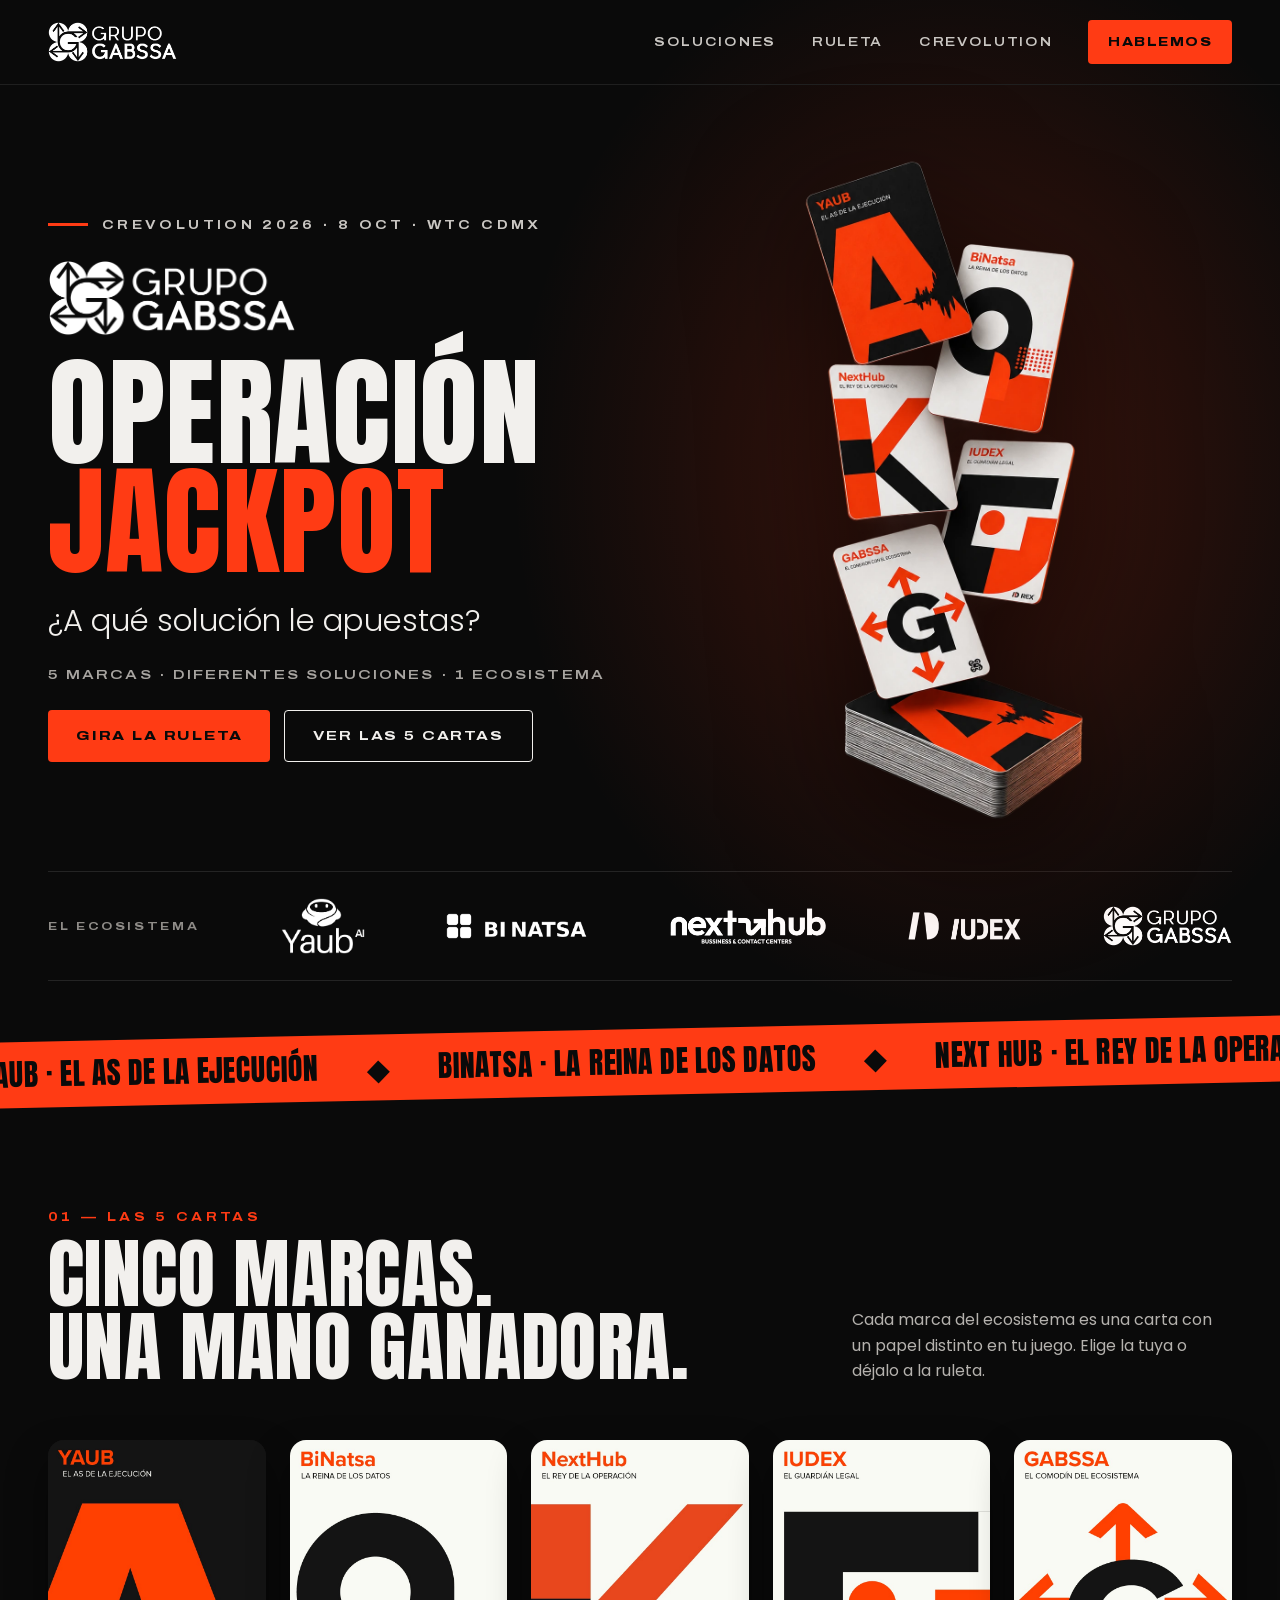
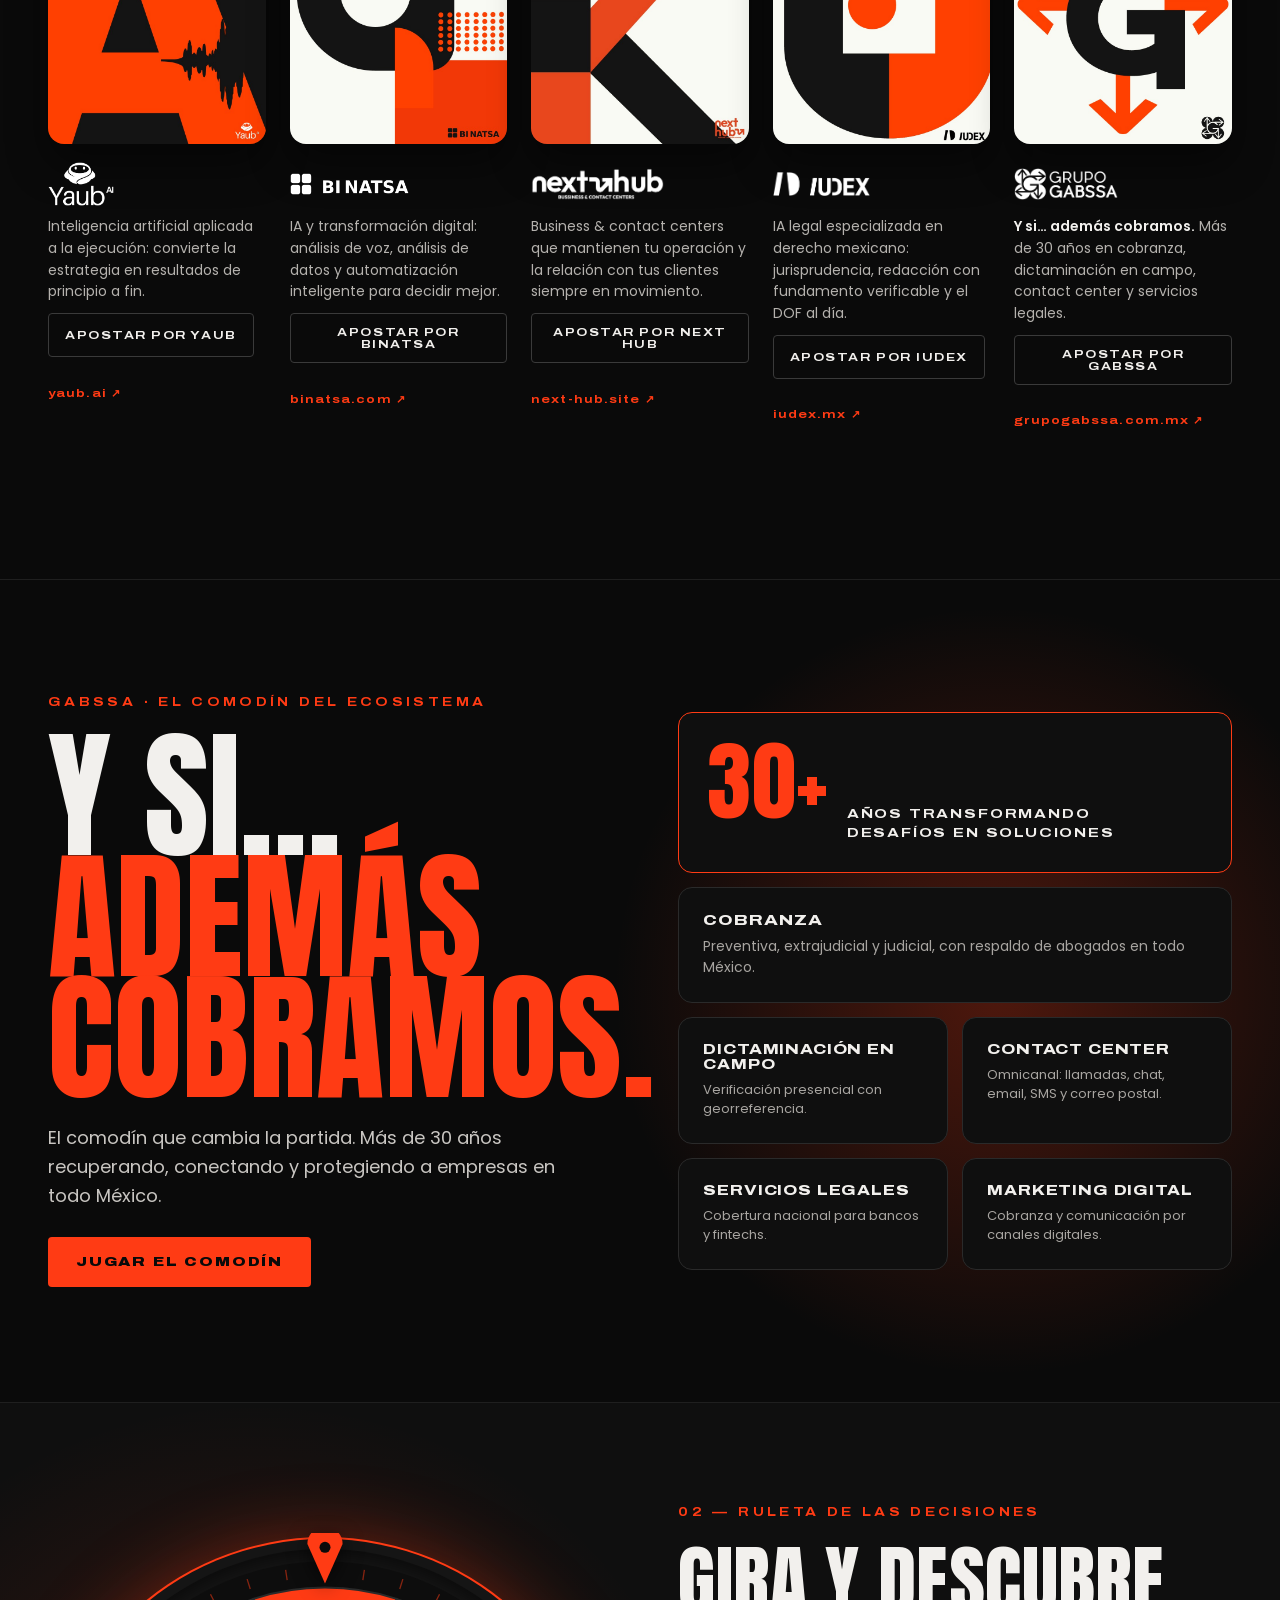
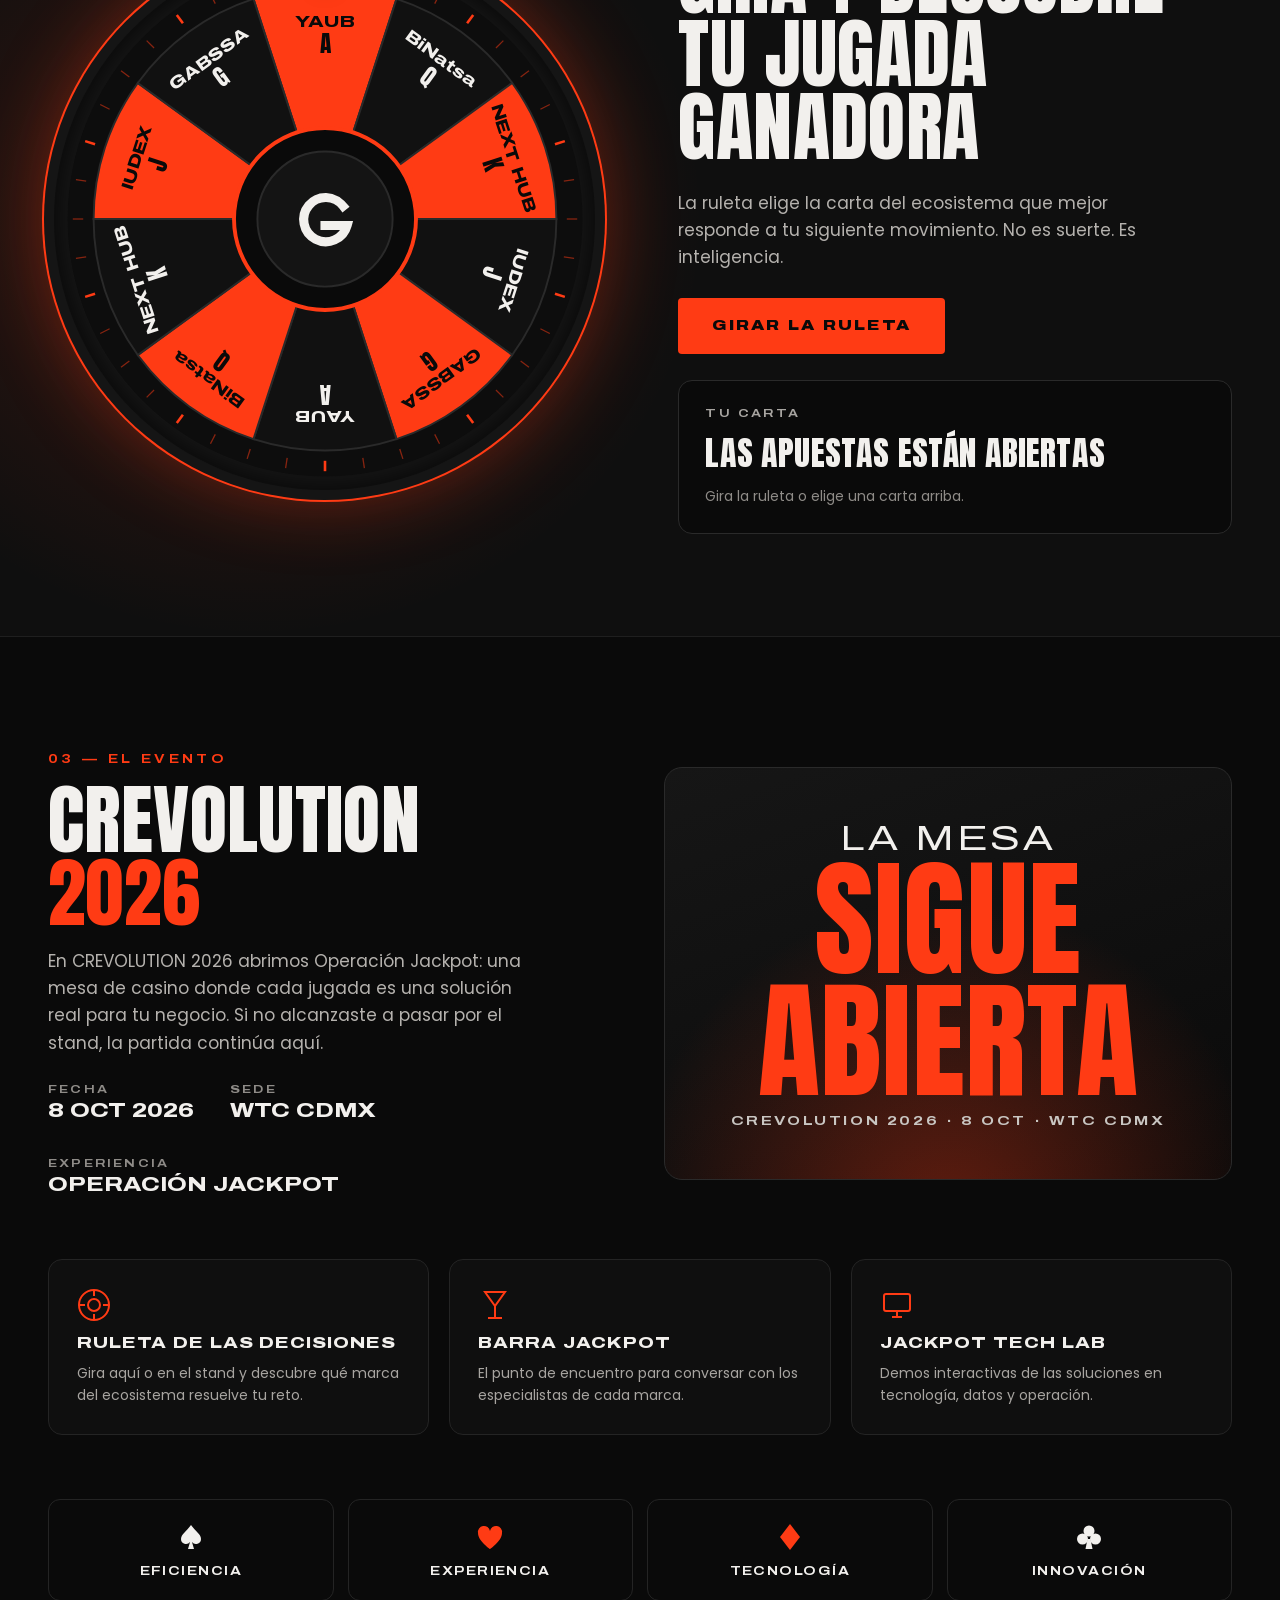
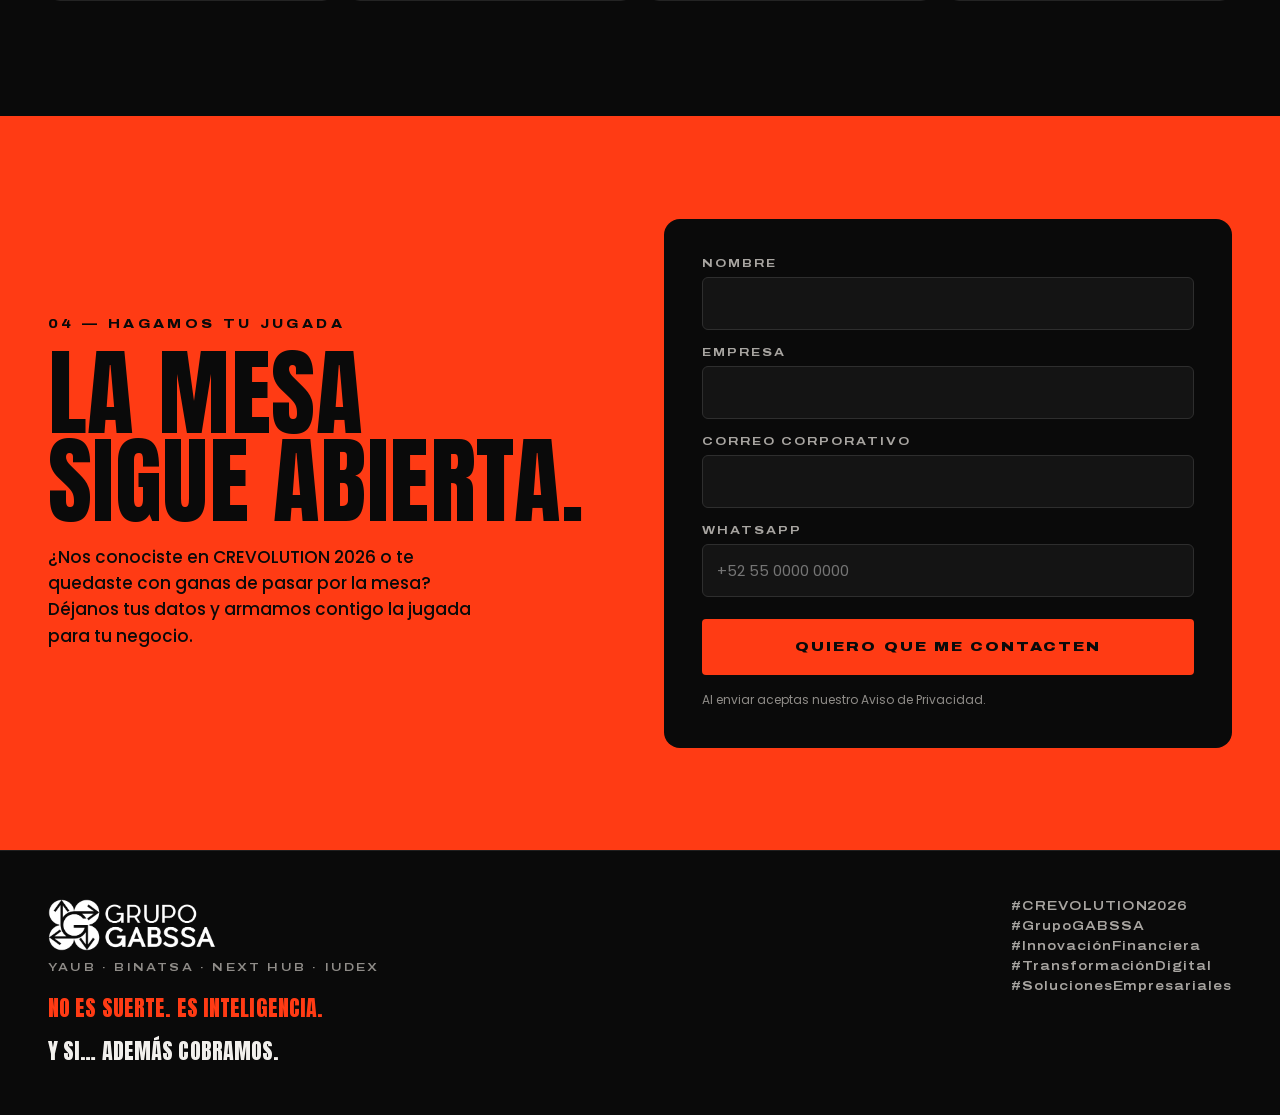
==== commit 4f6c039b: "feat(crevolution): el registro ya envía y portal de leads en /crevolution/leads Registro de la landi" ====
--- a/crevolution/index.html
+++ b/crevolution/index.html
@@ -550,18 +550,23 @@
 </div>
 <div style="background: #0A0A0A; color: #F2F0ED; border-radius: 16px; padding: clamp(24px, 3vw, 40px)">
 <div data-if="notSent">
-<form id="crev-form" style="display: flex; flex-direction: column; gap: 16px">
-<label style="display: flex; flex-direction: column; gap: 8px"><span class="gx" style="font-size: 11px; font-weight: 700; letter-spacing: .18em; color: #A8A5A1">NOMBRE</span><input class="ginput" type="text" name="nombre" autocomplete="name" required style="background: #141414; border: 1.5px solid #2e2e2e; border-radius: 6px; color: #F2F0ED; padding: 14px; font-size: 15px; font-family: inherit; min-height: 48px; box-sizing: border-box"></label>
-<label style="display: flex; flex-direction: column; gap: 8px"><span class="gx" style="font-size: 11px; font-weight: 700; letter-spacing: .18em; color: #A8A5A1">EMPRESA</span><input class="ginput" type="text" name="empresa" autocomplete="organization" style="background: #141414; border: 1.5px solid #2e2e2e; border-radius: 6px; color: #F2F0ED; padding: 14px; font-size: 15px; font-family: inherit; min-height: 48px; box-sizing: border-box"></label>
-<label style="display: flex; flex-direction: column; gap: 8px"><span class="gx" style="font-size: 11px; font-weight: 700; letter-spacing: .18em; color: #A8A5A1">CORREO CORPORATIVO</span><input class="ginput" type="email" name="correo" autocomplete="email" required style="background: #141414; border: 1.5px solid #2e2e2e; border-radius: 6px; color: #F2F0ED; padding: 14px; font-size: 15px; font-family: inherit; min-height: 48px; box-sizing: border-box"></label>
-<label style="display: flex; flex-direction: column; gap: 8px"><span class="gx" style="font-size: 11px; font-weight: 700; letter-spacing: .18em; color: #A8A5A1">WHATSAPP</span><input class="ginput" type="tel" name="whatsapp" autocomplete="tel" inputmode="tel" placeholder="+52 55 0000 0000" style="background: #141414; border: 1.5px solid #2e2e2e; border-radius: 6px; color: #F2F0ED; padding: 14px; font-size: 15px; font-family: inherit; min-height: 48px; box-sizing: border-box"></label>
-<button type="submit" class="gbtn gx" style="margin-top: 6px; background: #FF3B14; color: #0A0A0A; border: none; border-radius: 4px; padding: 18px; min-height: 56px; font-size: 13px; font-weight: 900; letter-spacing: .16em; cursor: pointer">QUIERO QUE ME CONTACTEN</button>
+<form id="crev-form" style="display: flex; flex-direction: column; gap: 16px; position: relative">
+<!-- Honeypot: invisible para personas; si llega lleno, el servidor lo descarta. -->
+<input type="text" name="website" tabindex="-1" autocomplete="off" aria-hidden="true" style="position: absolute; left: -10000px; width: 1px; height: 1px; opacity: 0">
+<label style="display: flex; flex-direction: column; gap: 8px"><span class="gx" style="font-size: 11px; font-weight: 700; letter-spacing: .18em; color: #A8A5A1">NOMBRE</span><input class="ginput" type="text" name="nombre" autocomplete="name" maxlength="120" required style="background: #141414; border: 1.5px solid #2e2e2e; border-radius: 6px; color: #F2F0ED; padding: 14px; font-size: 15px; font-family: inherit; min-height: 48px; box-sizing: border-box"></label>
+<label style="display: flex; flex-direction: column; gap: 8px"><span class="gx" style="font-size: 11px; font-weight: 700; letter-spacing: .18em; color: #A8A5A1">EMPRESA</span><input class="ginput" type="text" name="empresa" autocomplete="organization" maxlength="160" required style="background: #141414; border: 1.5px solid #2e2e2e; border-radius: 6px; color: #F2F0ED; padding: 14px; font-size: 15px; font-family: inherit; min-height: 48px; box-sizing: border-box"></label>
+<label style="display: flex; flex-direction: column; gap: 8px"><span class="gx" style="font-size: 11px; font-weight: 700; letter-spacing: .18em; color: #A8A5A1">CORREO CORPORATIVO</span><input class="ginput" type="email" name="correo" autocomplete="email" maxlength="200" required style="background: #141414; border: 1.5px solid #2e2e2e; border-radius: 6px; color: #F2F0ED; padding: 14px; font-size: 15px; font-family: inherit; min-height: 48px; box-sizing: border-box"></label>
+<label style="display: flex; flex-direction: column; gap: 8px"><span class="gx" style="font-size: 11px; font-weight: 700; letter-spacing: .18em; color: #A8A5A1">WHATSAPP</span><input class="ginput" type="tel" name="whatsapp" autocomplete="tel" inputmode="tel" maxlength="30" placeholder="+52 55 0000 0000" style="background: #141414; border: 1.5px solid #2e2e2e; border-radius: 6px; color: #F2F0ED; padding: 14px; font-size: 15px; font-family: inherit; min-height: 48px; box-sizing: border-box"></label>
+<button type="submit" class="gbtn gx" style="margin-top: 6px; background: #FF3B14; color: #0A0A0A; border: none; border-radius: 4px; padding: 18px; min-height: 56px; font-size: 13px; font-weight: 900; letter-spacing: .16em; cursor: pointer" id="crev-send">QUIERO QUE ME CONTACTEN</button>
+<p id="crev-error" role="alert" hidden style="margin: 0; font-size: 14px; line-height: 1.5; color: #FF8A73"></p>
+<p style="margin: 0; font-size: 12px; line-height: 1.5; color: #8f8c88">Al enviar aceptas nuestro Aviso de Privacidad.</p>
 </form>
 </div>
 <div data-if="sent" hidden>
 <div style="display: flex; flex-direction: column; gap: 12px; padding: 20px 0">
 <span class="gd" style="font-size: 44px; line-height: 1; text-transform: uppercase; color: #FF3B14">Apuesta registrada</span>
 <span style="font-size: 16px; line-height: 1.5; color: #C9C6C2">Gracias por jugar con nosotros. Nuestro equipo te contactará muy pronto para agendar una reunión.</span>
+<span id="crev-folio" class="gx" hidden style="font-size: 12px; font-weight: 700; letter-spacing: .16em; color: #A8A5A1">TU FOLIO · <strong style="color: #F2F0ED"></strong></span>
 </div>
 </div>
 </div>
@@ -650,11 +655,64 @@
       render();
     });
   });
-  // TODO(contacto): conectar al mismo envío del formulario principal (widget-chat · folio + aviso a cag@).
+  // El registro entra por el mismo servicio del formulario de Contacto (widget-chat, action
+  // "form") marcado como campaña CREVOLUTION: folio GAB-, lead y portal de leads, sin correo.
+  // La llave wk_ es pública por diseño; el servidor solo la acepta desde los dominios de GABSSA.
+  var ENDPOINT = 'https://xwjhuixuvmyzfhujvxhf.supabase.co/functions/v1/widget-chat';
+  var KEY = 'wk_JOko0sRY8lscT6ocN9cF6W05';
+  var sending = false;
   $('crev-form').addEventListener('submit', function (e) {
     e.preventDefault();
-    state.sent = true;
-    render();
+    if (sending) return;
+    var form = e.currentTarget;
+    var d = new FormData(form);
+    var send = $('crev-send'), err = $('crev-error');
+    var carta = state.picked === null ? null : BRANDS[state.picked].name;
+    sending = true;
+    send.disabled = true;
+    send.textContent = 'ENVIANDO…';
+    err.hidden = true;
+    fetch(ENDPOINT, {
+      method: 'POST',
+      headers: { 'Content-Type': 'application/json' },
+      body: JSON.stringify({
+        action: 'form',
+        key: KEY,
+        parent_domain: location.hostname,
+        form: {
+          campana: 'crevolution-2026',
+          nombre: d.get('nombre'),
+          empresa: d.get('empresa'),
+          email: d.get('correo'),
+          telefono: d.get('whatsapp'),
+          website: d.get('website'),
+          mensaje: 'Registro en la landing de CREVOLUTION 2026' + (carta ? ' · Carta elegida: ' + carta : '')
+        }
+      })
+    })
+      .then(function (r) { return r.json().catch(function () { return {}; }).then(function (out) { return { r: r, out: out }; }); })
+      .then(function (x) {
+        if (!x.r.ok || !x.out.ok) throw new Error(x.out.error || String(x.r.status));
+        if (x.out.folio) {
+          $('crev-folio').querySelector('strong').textContent = x.out.folio;
+          $('crev-folio').hidden = false;
+        }
+        state.sent = true;
+        form.reset();
+        render();
+      })
+      .catch(function (e2) {
+        console.warn('registro:', e2 && e2.message);
+        err.textContent = /falta|válid|varios envíos/i.test(e2 && e2.message || '')
+          ? e2.message
+          : 'No pudimos registrar tus datos. Intenta de nuevo en un momento.';
+        err.hidden = false;
+      })
+      .then(function () {
+        sending = false;
+        send.disabled = false;
+        send.textContent = 'QUIERO QUE ME CONTACTEN';
+      });
   });
 })();
 </script>
